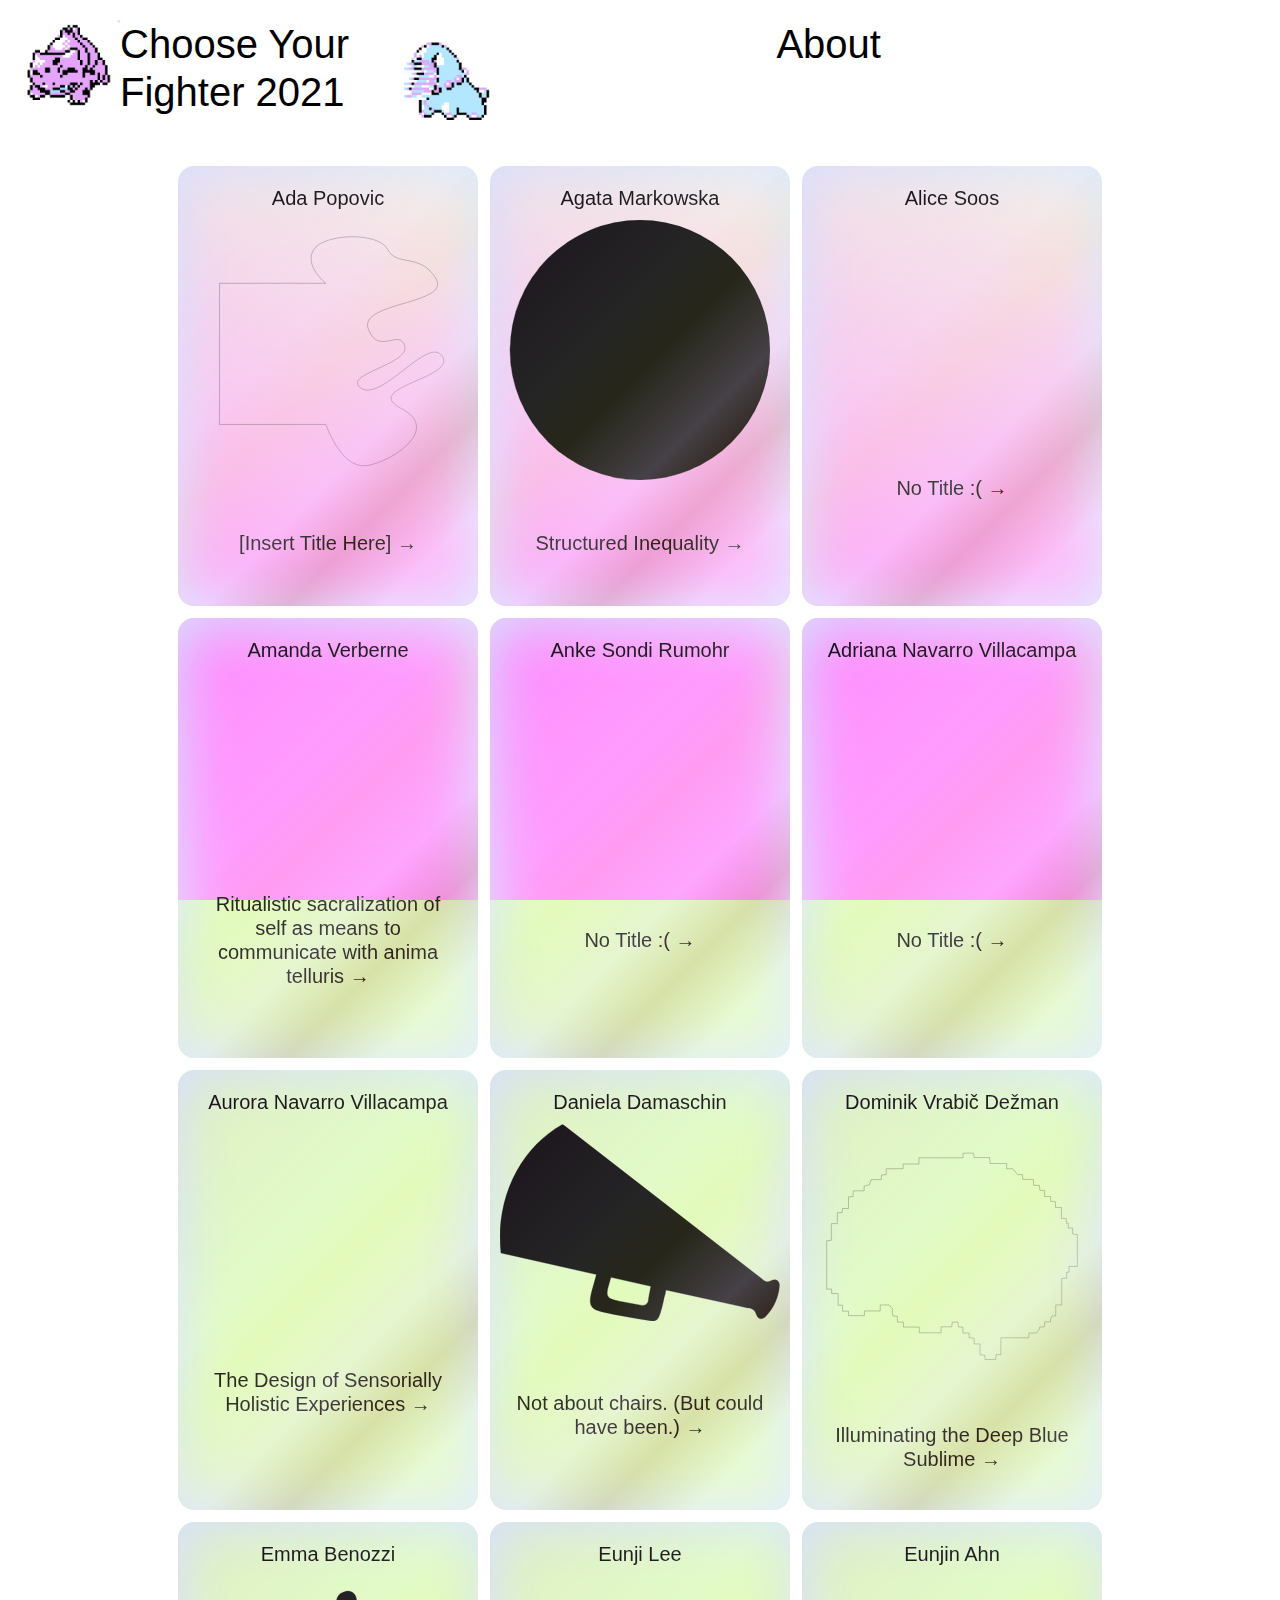
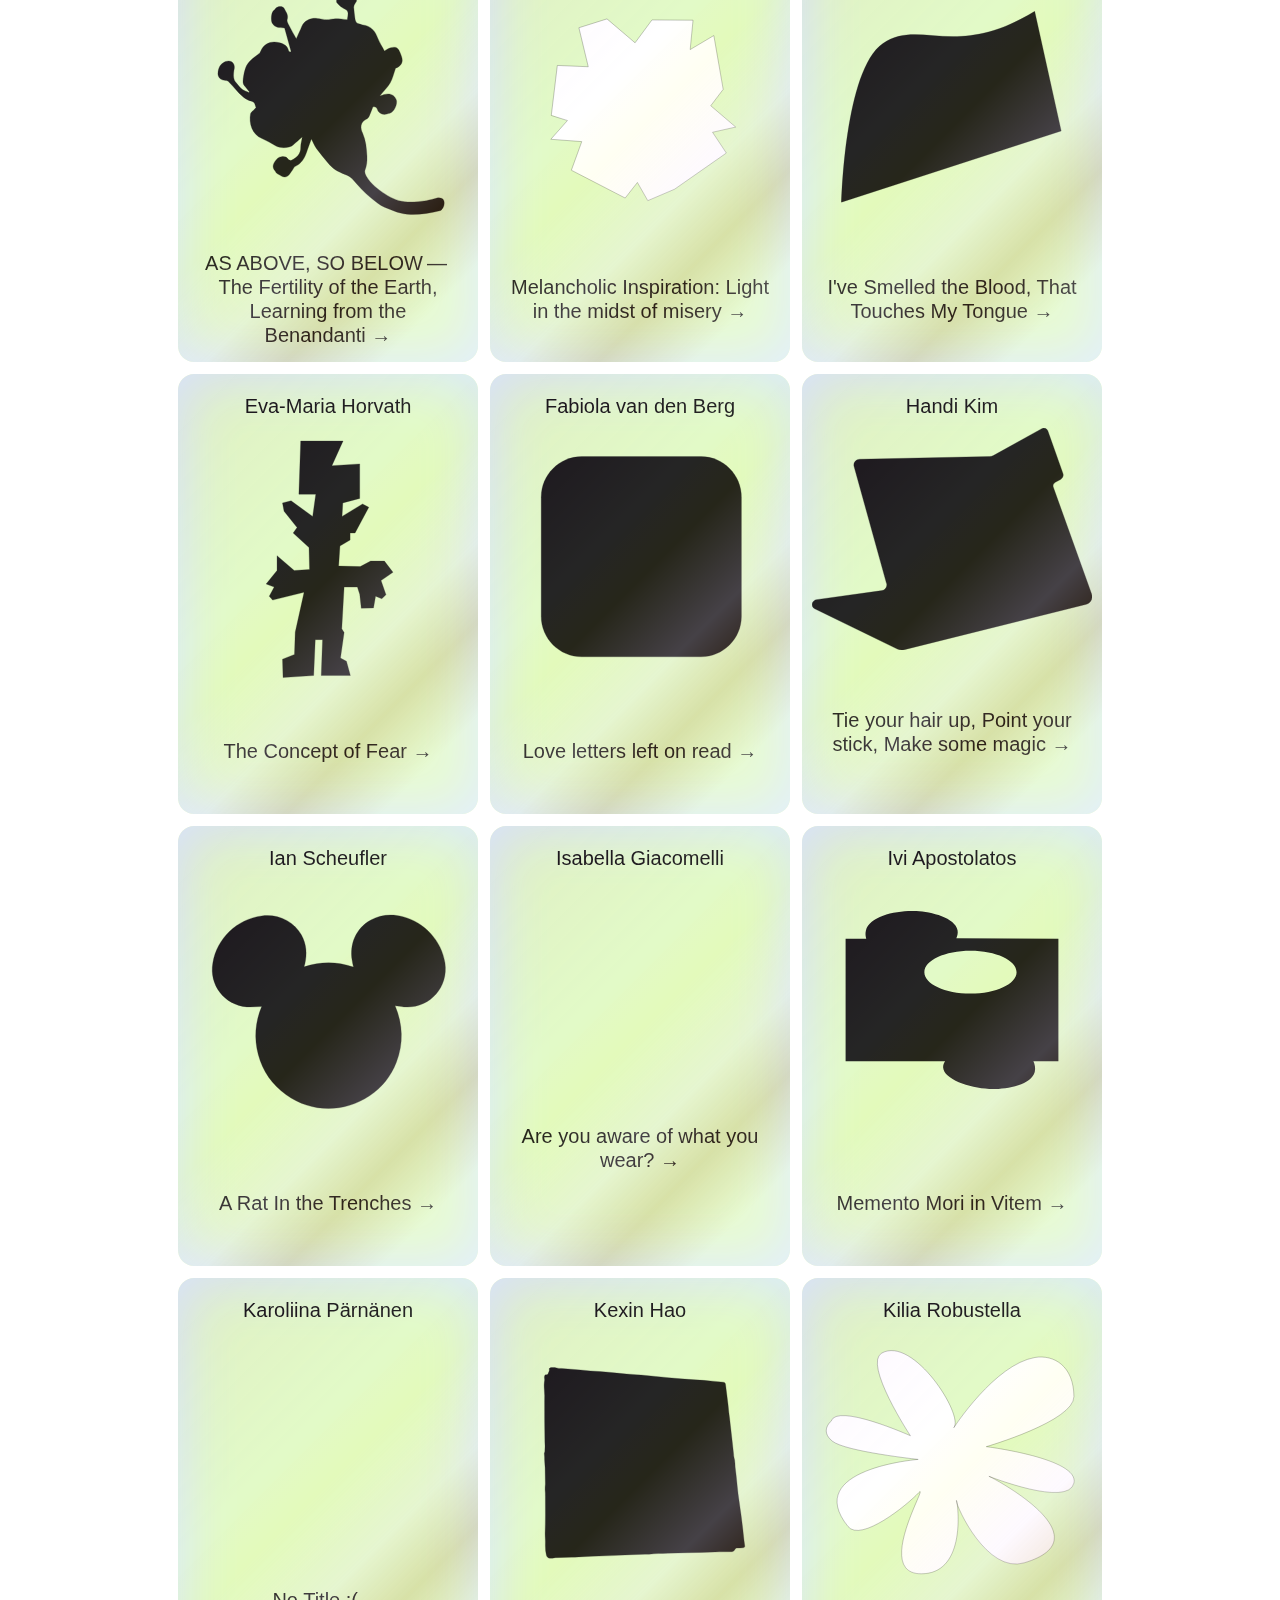
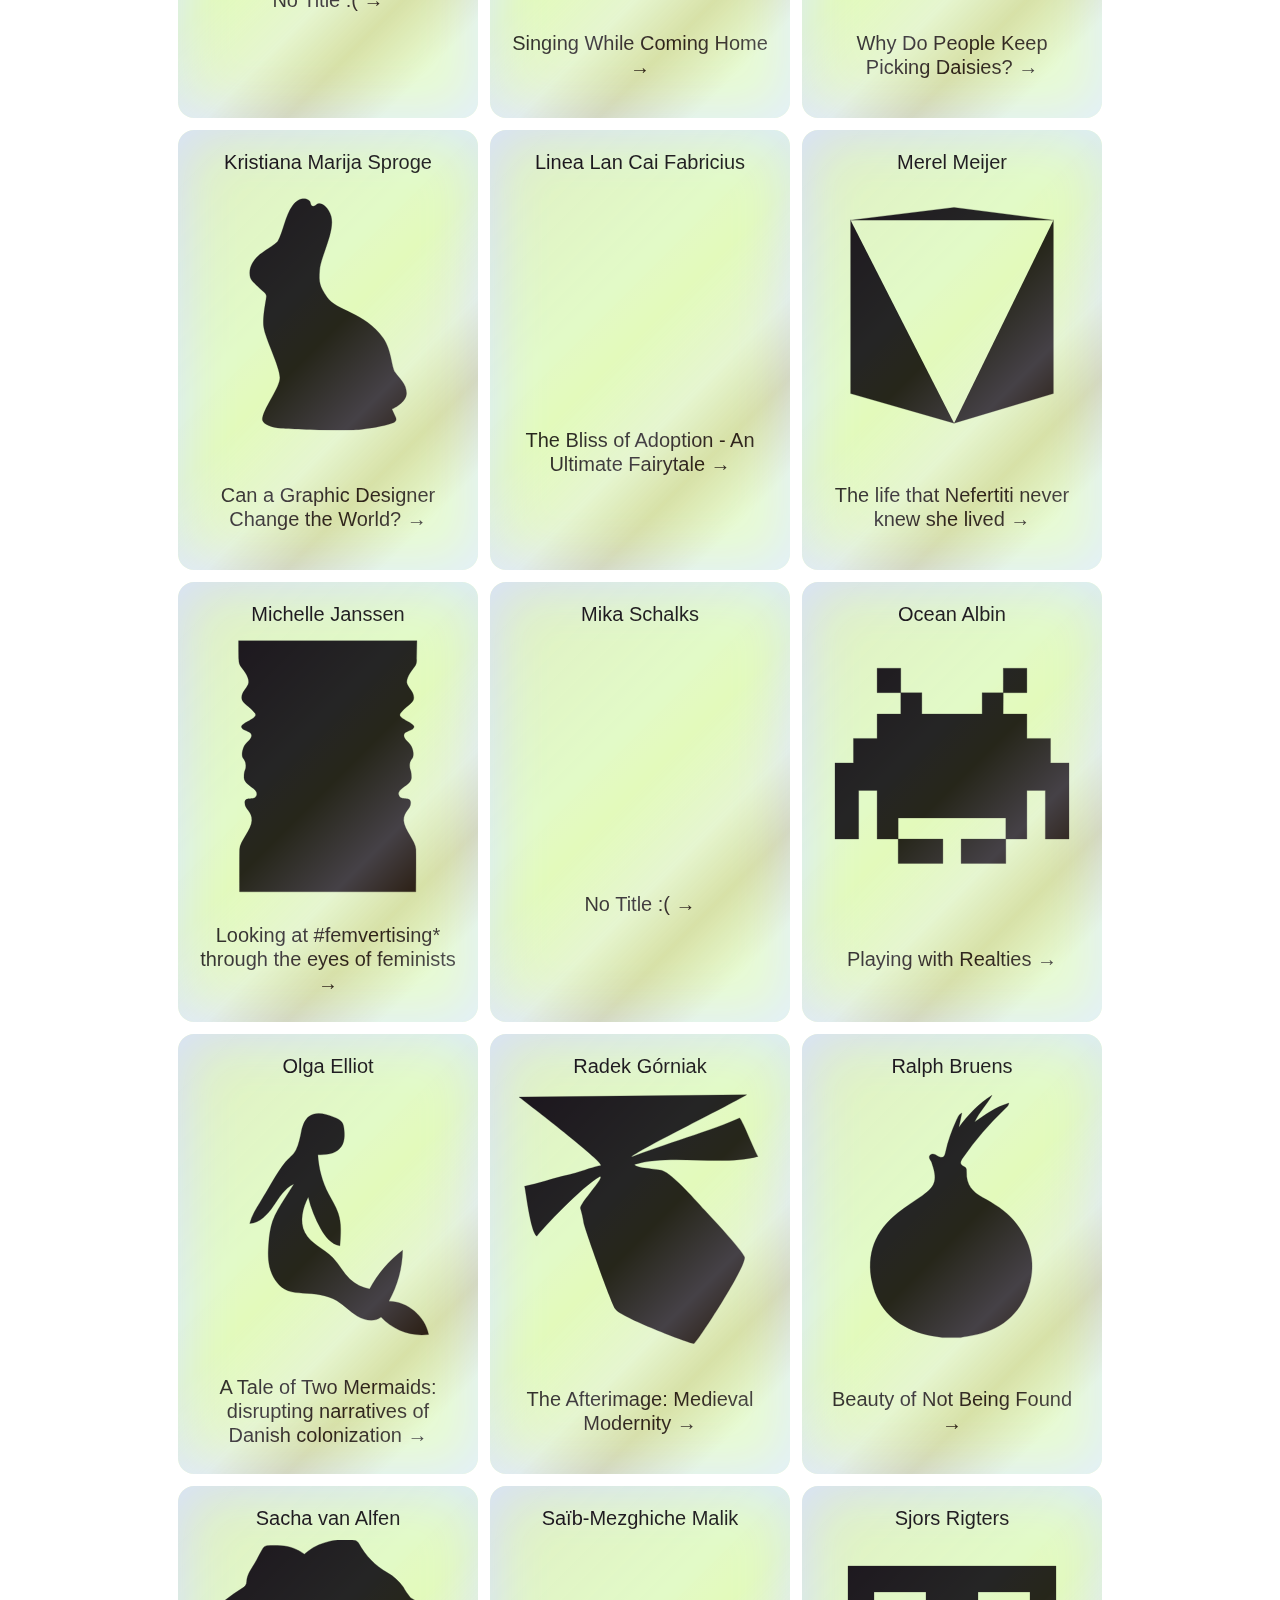
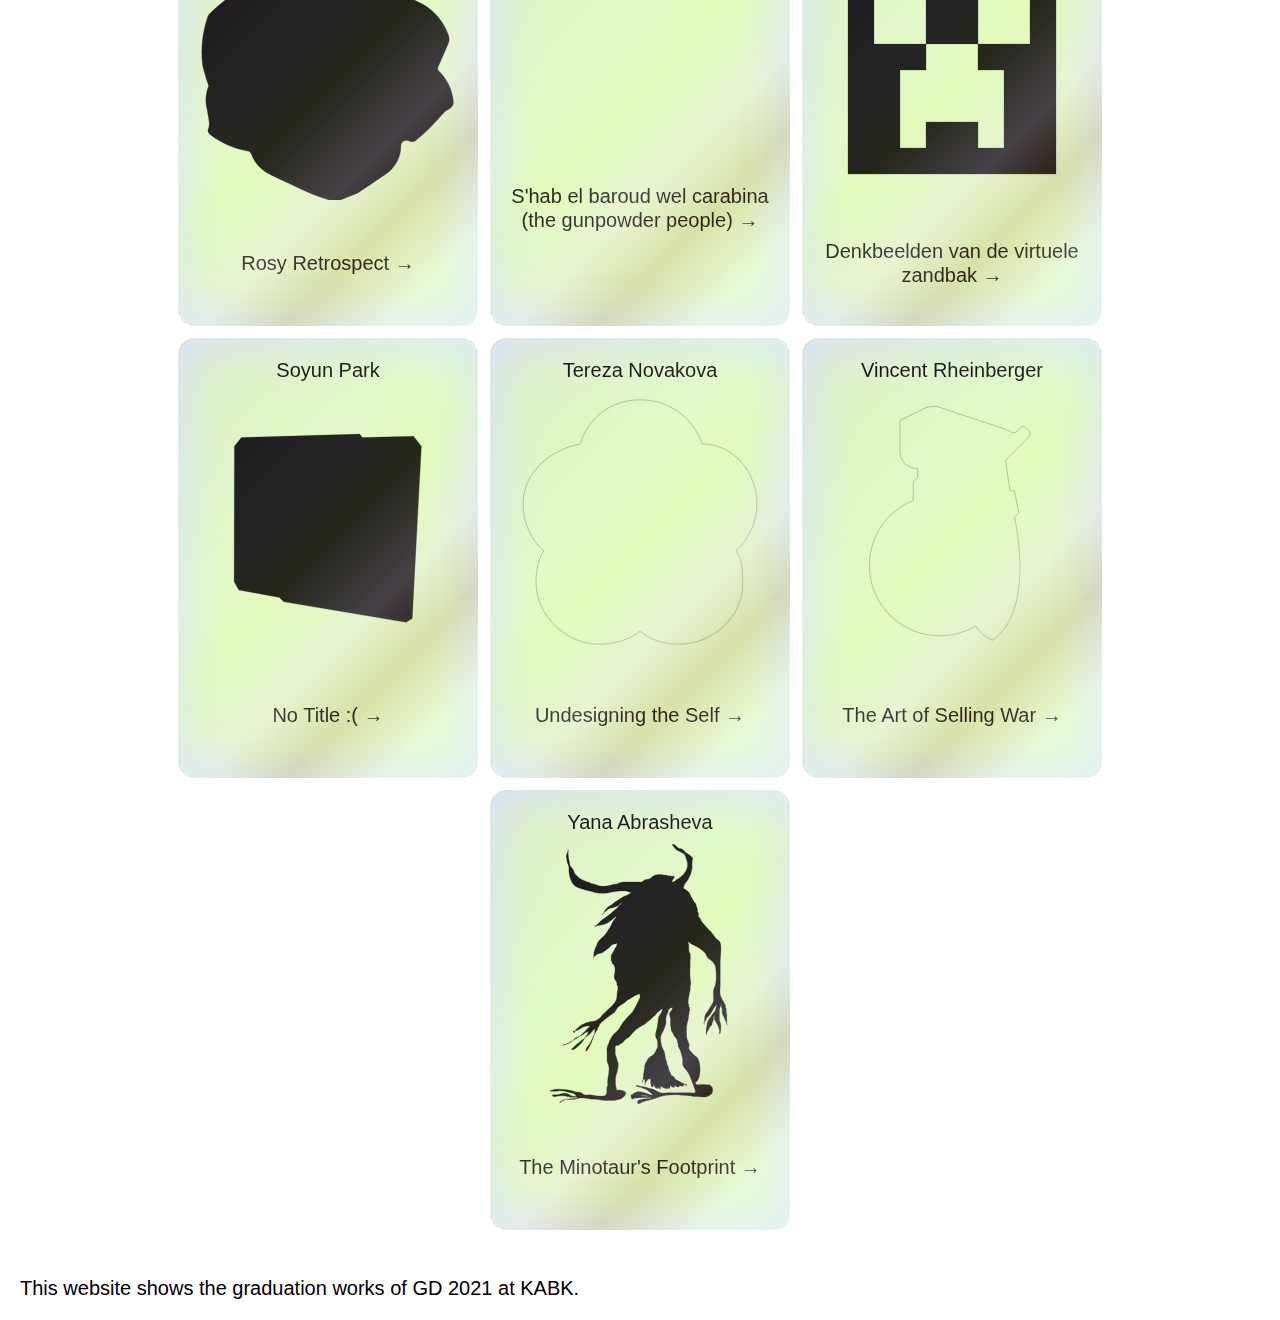
==== index.html @ f045e974 "updated structure mobile" ====
<!DOCTYPE html>
<!--[if lt IE 7]>      <html class="no-js lt-ie9 lt-ie8 lt-ie7"> <![endif]-->
<!--[if IE 7]>         <html class="no-js lt-ie9 lt-ie8"> <![endif]-->
<!--[if IE 8]>         <html class="no-js lt-ie9"> <![endif]-->
<!--[if gt IE 8]>      <html class="no-js"> <!--<![endif]-->
<html>

<head>
  <meta charset="utf-8">
  <meta http-equiv="X-UA-Compatible" content="IE=edge">
  <title></title>
  <meta name="description" content="">
  <meta name="viewport" content="width=device-width, initial-scale=1">
  <link rel="stylesheet" href="css/reset.css">
  <link rel="stylesheet" href="css/style.css">
  <script type="text/javascript" src="js/theses-final.json" async defer></script>
  <script src="js/main.js" async defer></script>
</head>

<body>
  <nav>
    <a href="index.html">
      <div class="titlecontainer">
        <img src="images/bulbasaur.gif" />
        <h1>Choose Your Fighter 2021</h1>
        <img src="images/chitorita.gif" />

      </div>

    </a>
    <a href="about.html" class="link-about">
      <p>About</p>
    </a>
  </nav>
  <div class="grid-container">
  </div>
  <footer>
    <p>This website shows the graduation works of GD 2021 at KABK.</p>
  </footer>
  <!--[if lt IE 7]>
      <p class="browsehappy">You are using an <strong>outdated</strong> browser. Please <a href="#">upgrade your browser</a> to improve your experience.</p>
    <![endif]-->

</body>

</html>
---- css/style.css ----
/*
TODO::

- on mobile, scroll left-right

*/

:root {
  --card-height: 22rem;
  --card-width: 15rem;
}

* {
  box-sizing: border-box;
}

.person-shape svg {
  fill: yellow;
}

html {
  font-family: "Helvetica";
  font-size: 20px;
  height: 100%;
  line-height: 1.2;
}

body {
  padding: 1em;
}

nav {
  width: 100%;
  display: flex;
  flex-wrap: wrap;
  justify-content: space-between;
}

nav a {
  text-decoration: none;
  font-size: 2rem;
  color: black;
  flex-basis: 39%;
}

.titlecontainer {
  font-size: 2rem;
  padding-bottom: 2rem;
  display: flex;
}
.titlecontainer > img {
  display: block;
}

.titlecontainer > img {
  height: 5rem;
}

.grid-container {
  display: flex;
  flex-wrap: wrap;
  list-style: none;
  align-items: center;
  justify-content: center;
  margin: 0;
  padding: 0;
  margin-bottom: 2rem;
  height: 100%;
}

.container-card {
  perspective: 600px;
  width: var(--card-width);
  height: var(--card-height);
  margin: 0.3rem;
}

.card {
  /* Perspective options */
  transition: transform 1s;
  transform-style: preserve-3d;

  position: relative;

  width: 100%;
  height: 100%;
}

.card.is-flipped {
  transform: rotateY(180deg);
}

/* making a semi-transparent shade on top of the card */
.card-shade {
  z-index: 5;
  position: absolute;
  opacity: 0.5;
  width: var(--card-width);
  height: var(--card-height);
  background: rgb(255, 255, 255);
  background: linear-gradient(
    315deg,
    rgba(255, 255, 255, 0.6082808123249299) 13%,
    rgba(195, 142, 93, 0.4598214285714286) 26%,
    rgba(250, 235, 255, 0.5550595238095238) 37%,
    rgba(255, 253, 173, 0.3029586834733894) 52%,
    rgba(255, 255, 255, 0.2945553221288515) 62%,
    rgba(235, 172, 255, 0.22452731092436973) 93%
  );
  pointer-events: none;
}

.card-shade,
.card-front,
.card-back {
  border-radius: 0.8rem;
}

.card-front,
.card-back {
  padding: 0.5rem;
  display: block;
  position: absolute;
  height: 100%;
  width: 100%;
  -webkit-backface-visibility: hidden;
  backface-visibility: hidden;

  background: linear-gradient(to bottom, #f0ffde 8%, #ff8bfe 75%);
  background-color: #defabe;
  background-attachment: fixed;
  box-shadow: inset 0px 0px 6vh 0.5vh #d5e5ff;
}

.card-front {
  display: flex;
  flex-direction: column;
}

.card-front__middle {
  width: 100%;
  height: 13em;
}

.card-front a {
  height: 100%;
  margin-top: 0.5rem;
  display: flex;
  align-items: center;
  justify-content: center;
  overflow: hidden;
}

.thesis-shape {
  width: 100%;
  height: 100%;
  object-fit: cover;
  pointer-events: none;
}

.card-back {
  overflow: scroll;
  transform: rotateY(180deg);
  transform-origin: center;
  padding: 1rem;
}

.card-front h2 {
  color: black;
  padding: 0.5rem;
  text-align: center;
}

.card-front h3 {
  padding: 0.5rem;
}

.card-front h3::after {
  content: " →";
}

.card a {
  color: black;
  text-decoration: none;
  text-align: center;
}

a:hover {
  text-decoration: underline;
}

@media screen and (max-width: 600px) {
  nav {
    flex-direction: column;
    text-align: center;
    margin-bottom: 2rem;
  }
  .titlecontainer {
    flex-direction: column;
    text-align: center;
    align-items: center;
  }

  .titlecontainer h1 {
    order: 1;
  }

  .titlecontainer img {
    order: 2;
  }
}
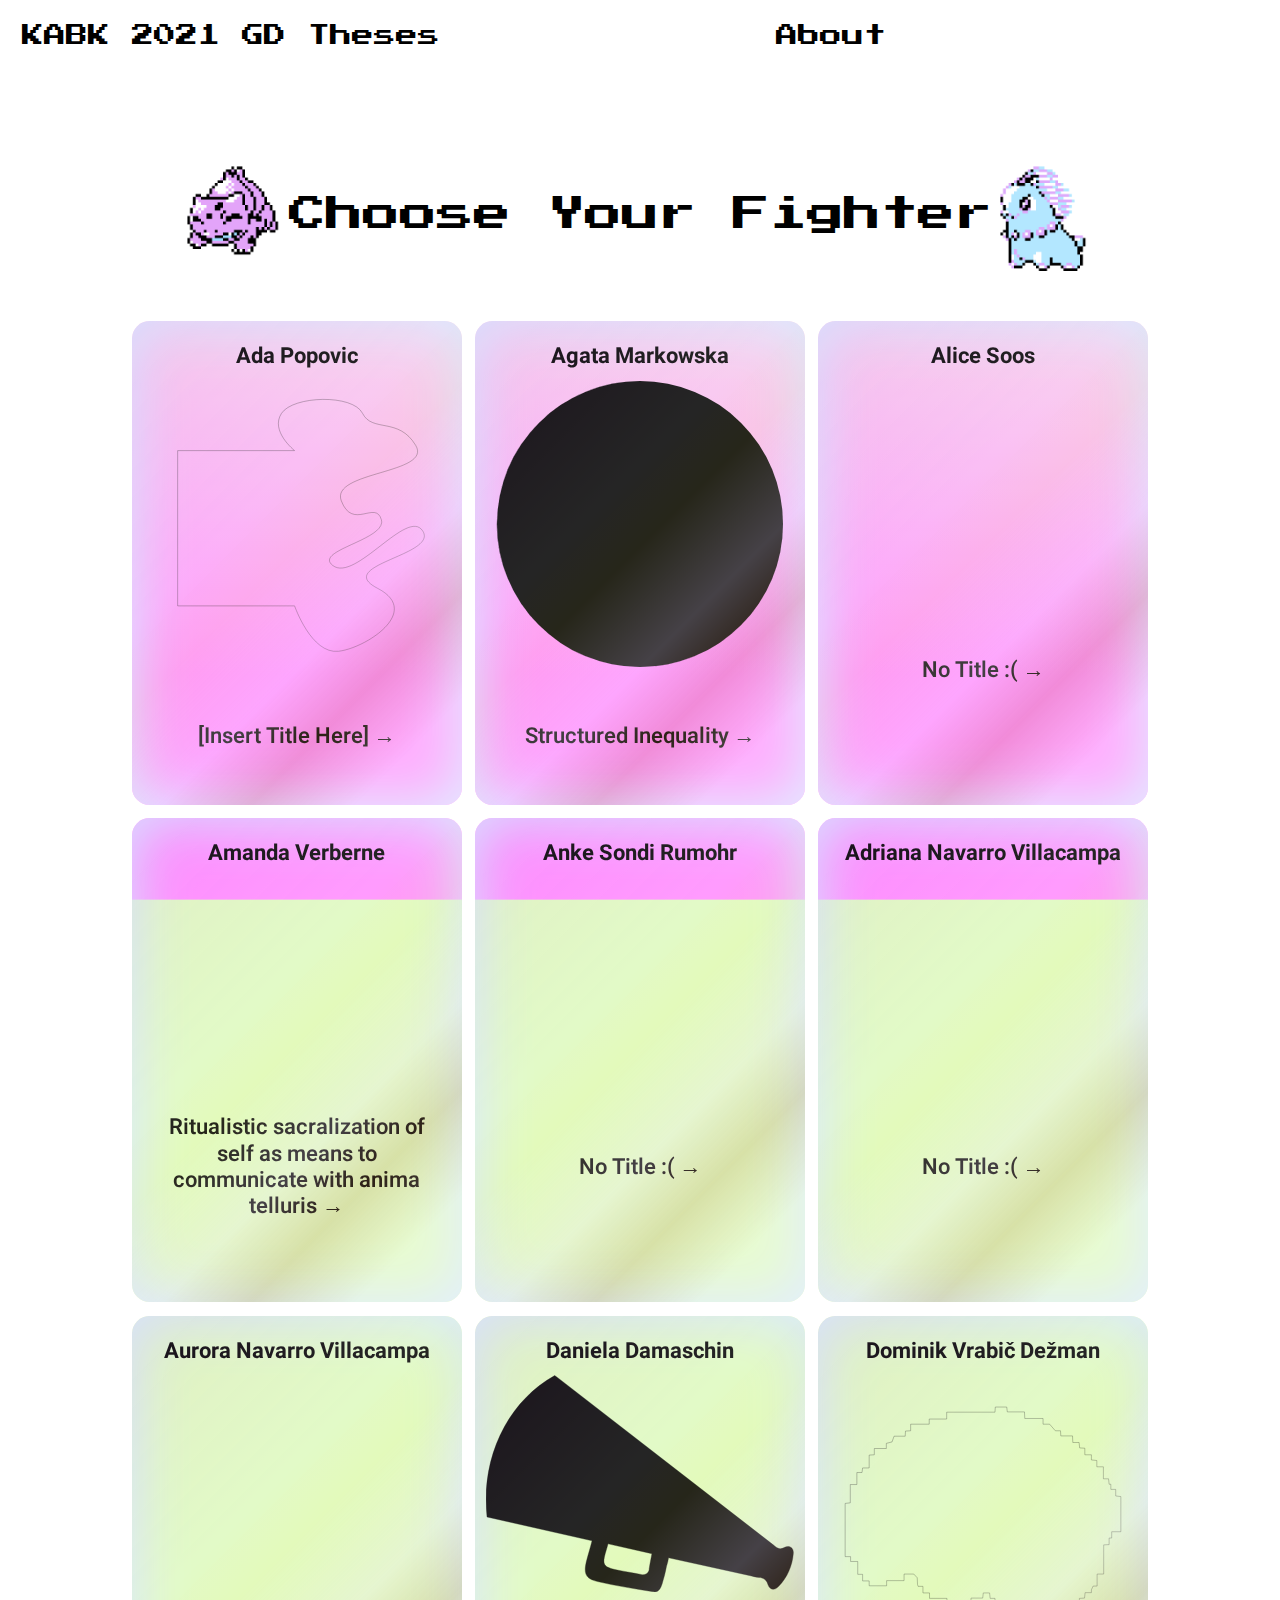
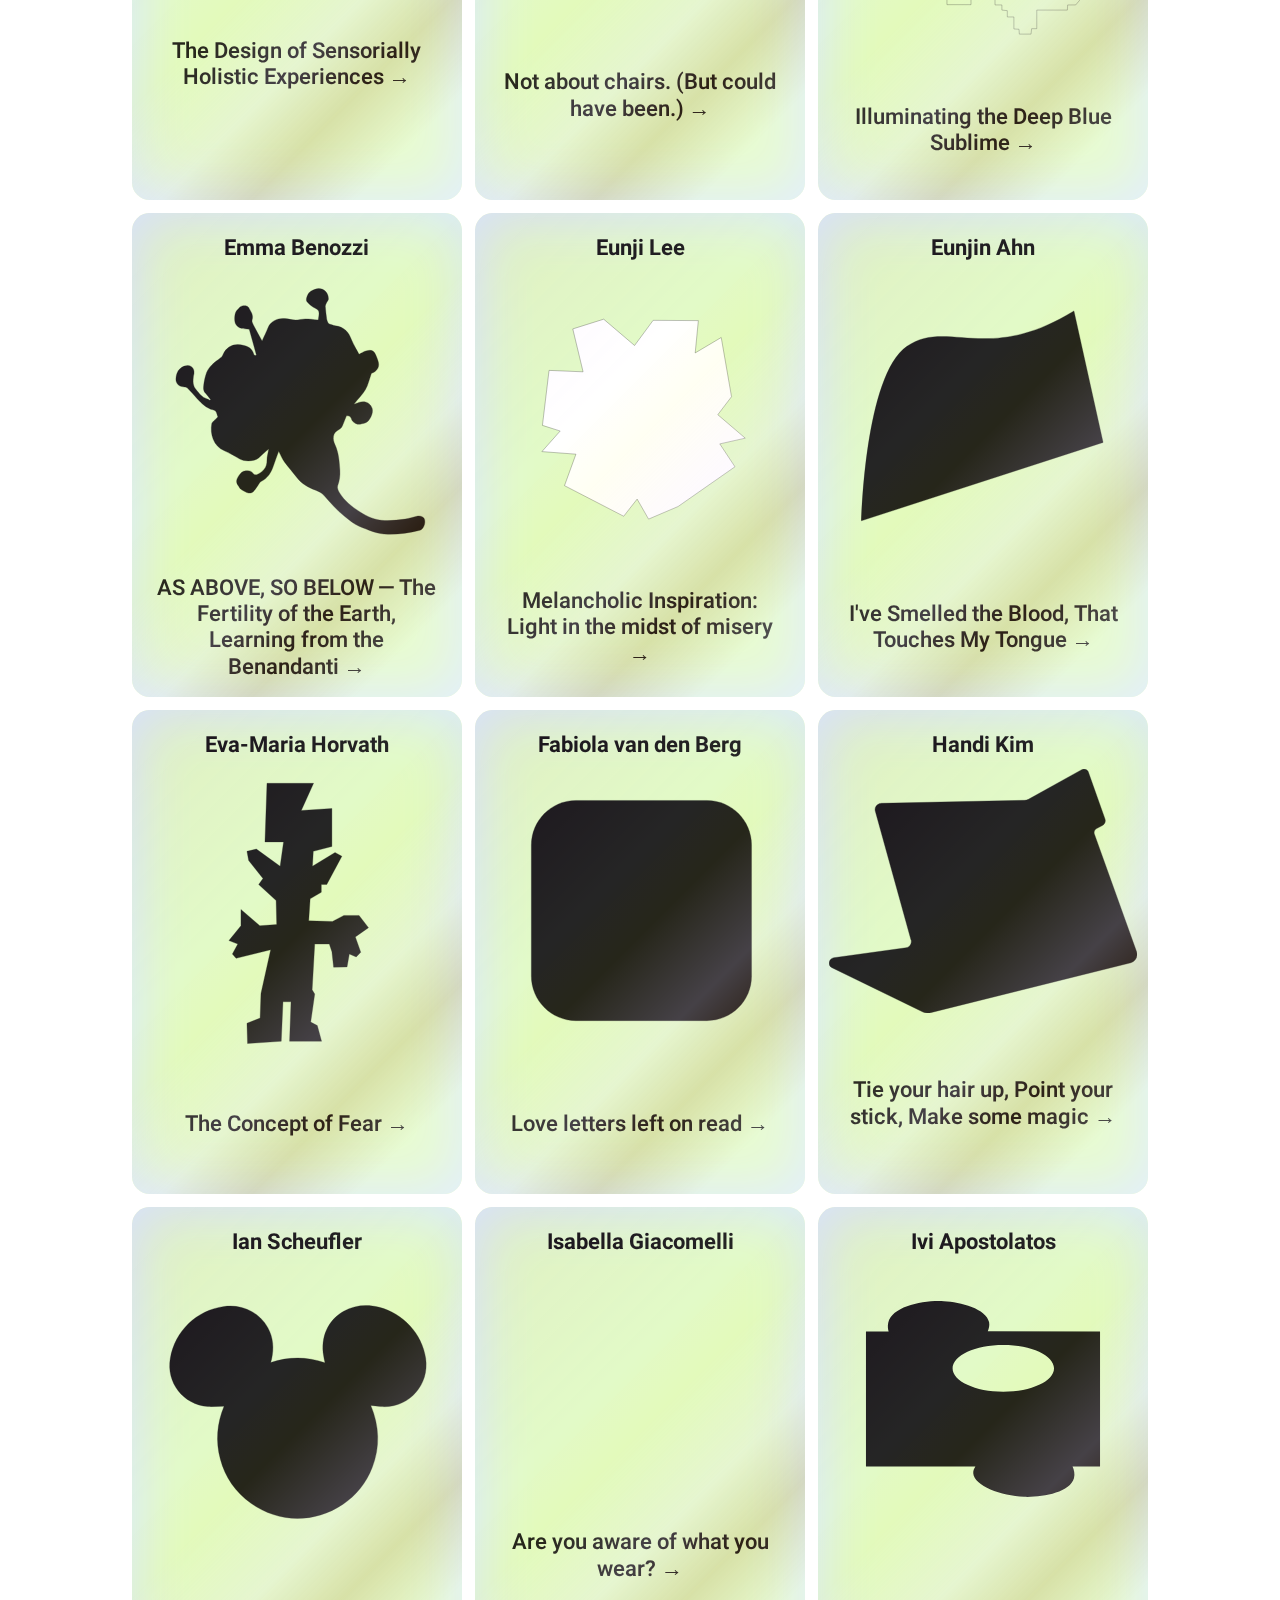
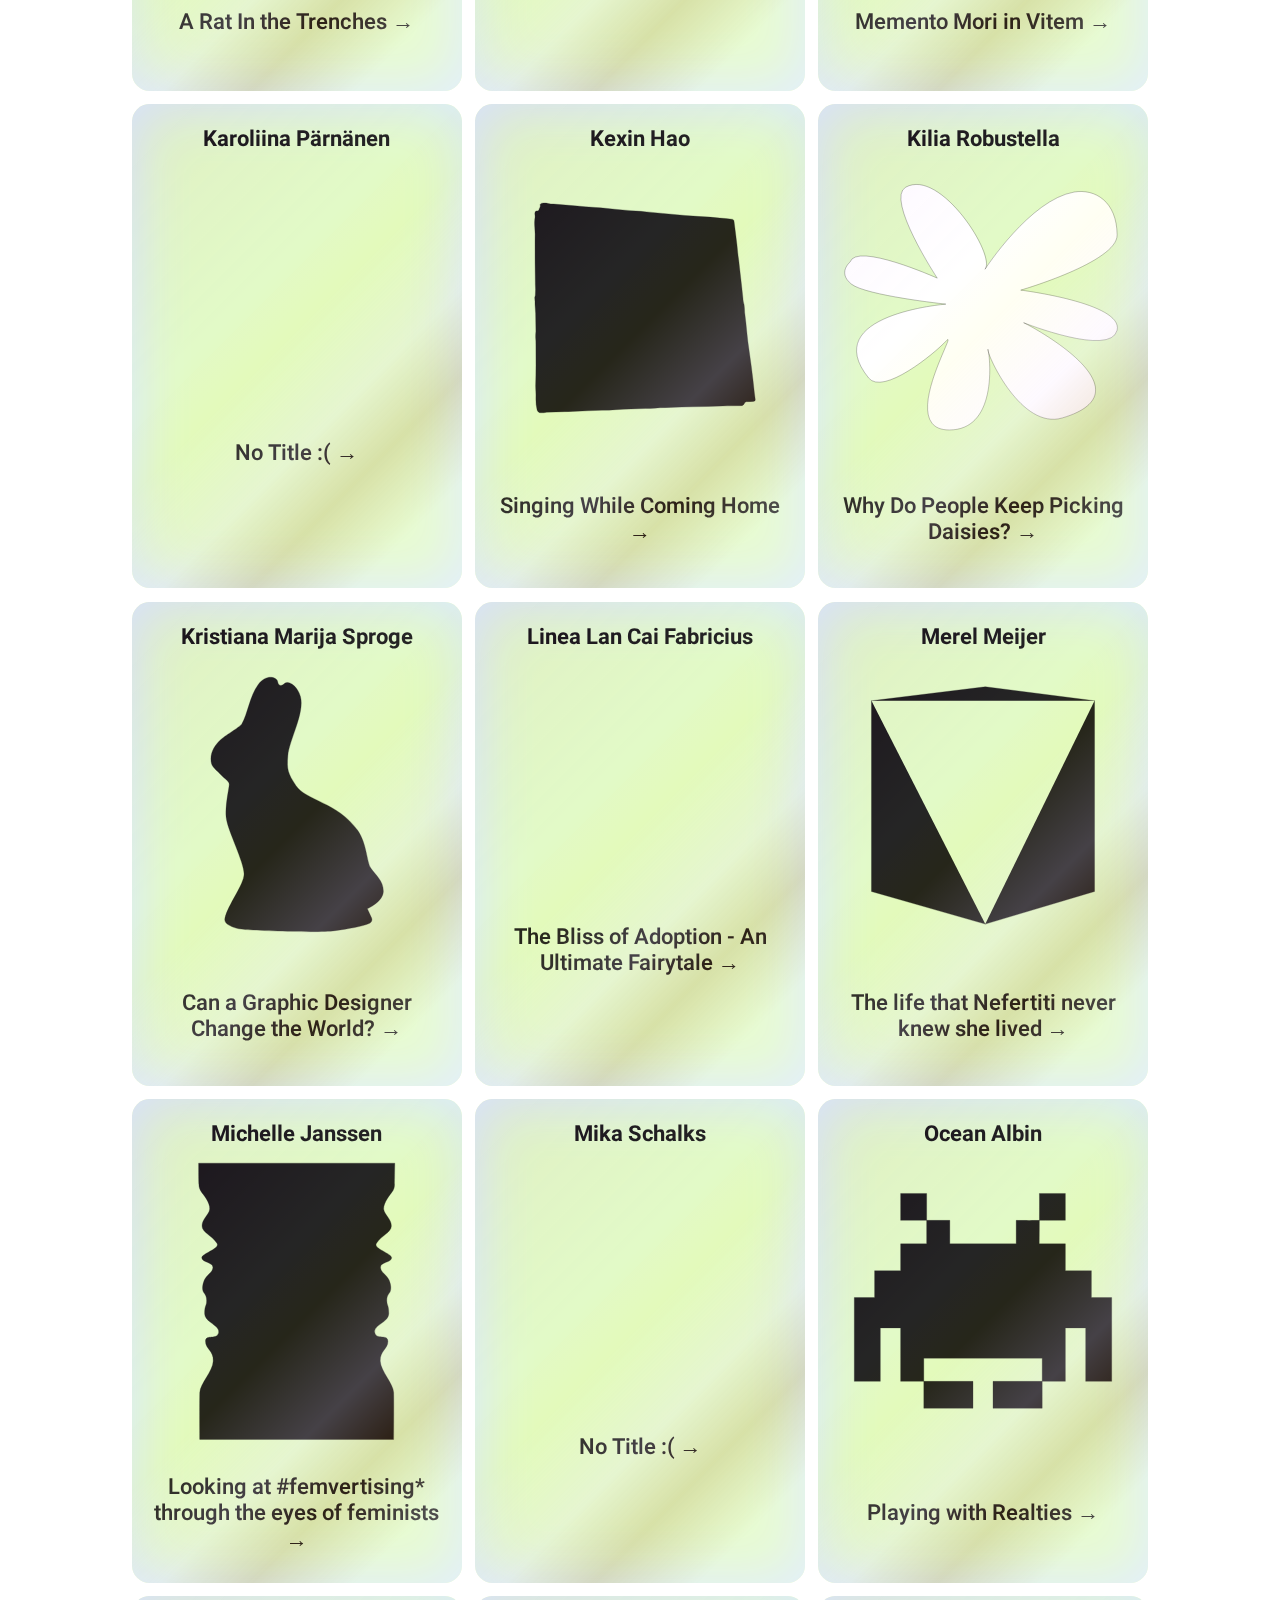
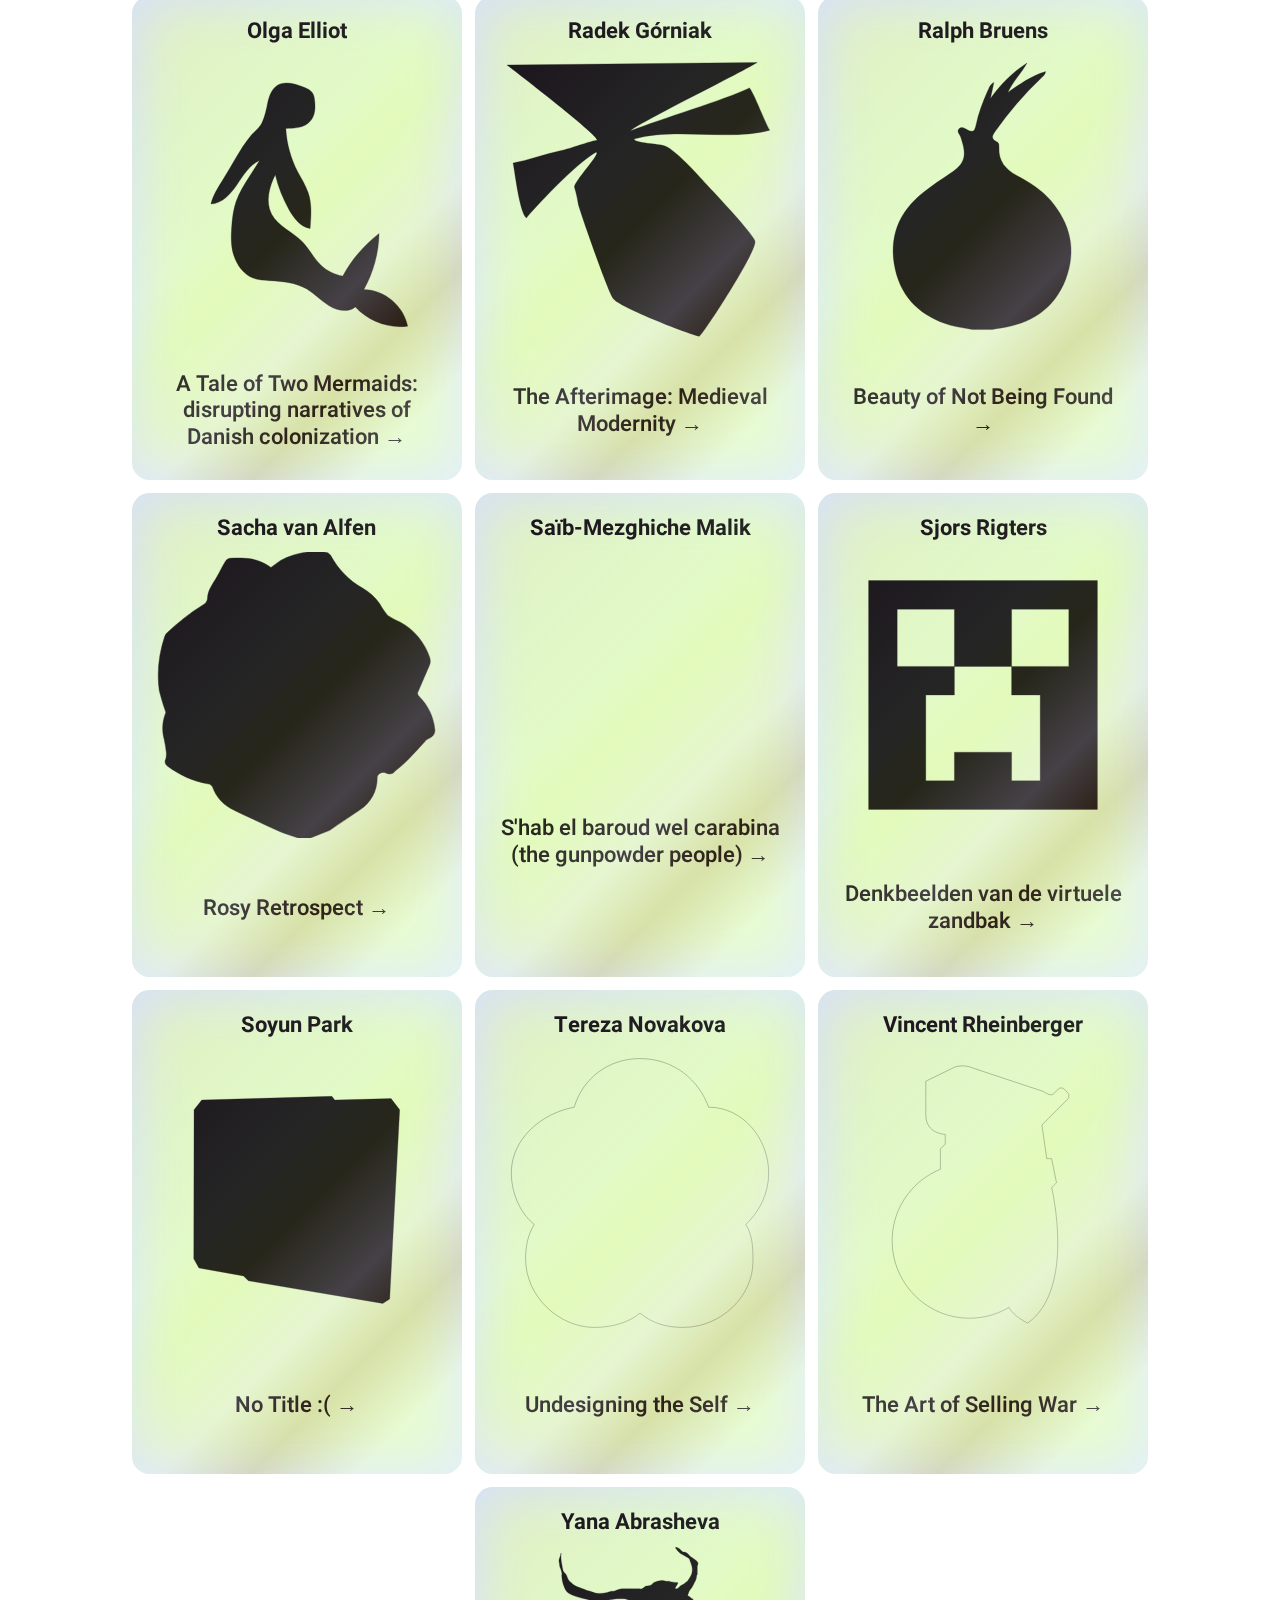
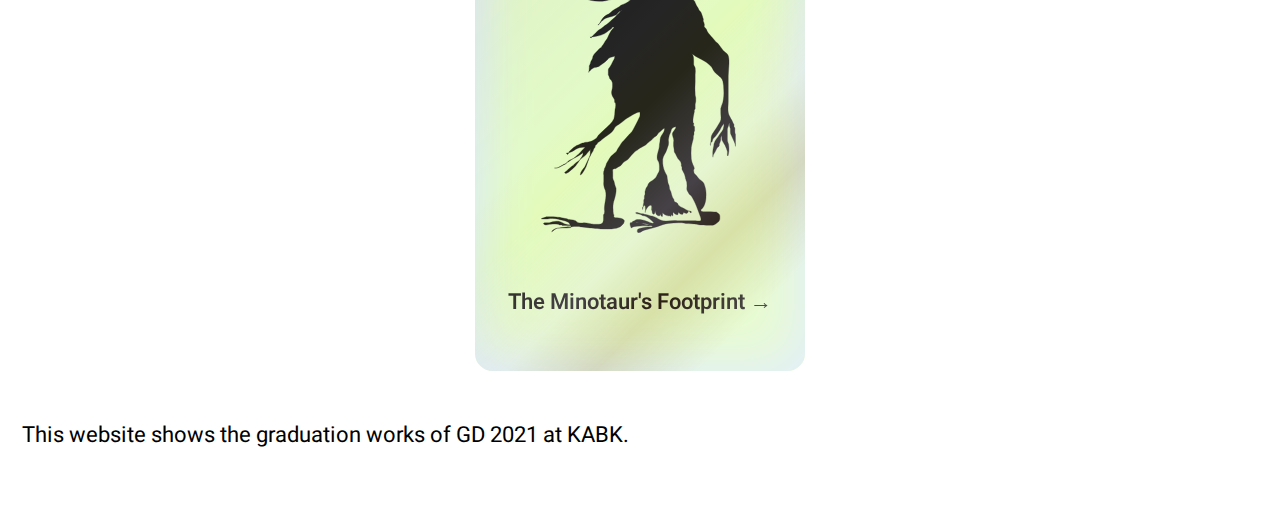
==== commit 10903332: "adjusted spacing" ====
--- a/index.html
+++ b/index.html
@@ -20,18 +20,20 @@
 <body>
   <nav>
     <a href="index.html">
-      <div class="titlecontainer">
-        <img src="images/bulbasaur.gif" />
-        <h1>Choose Your Fighter 2021</h1>
-        <img src="images/chitorita.gif" />
-
-      </div>
-
+      <p>KABK 2021 GD Theses</p>
     </a>
     <a href="about.html" class="link-about">
       <p>About</p>
     </a>
   </nav>
+  <header>
+    <div class="titlecontainer">
+      <img src="images/bulbasaur.gif" />
+      <h1>Choose Your Fighter</h1>
+      <img src="images/chitorita.gif" />
+
+    </div>
+  </header>
   <div class="grid-container">
   </div>
   <footer>
--- a/css/style.css
+++ b/css/style.css
@@ -4,6 +4,10 @@
 - on mobile, scroll left-right
 
 */
+
+@import url("https://fonts.googleapis.com/css2?family=Press+Start+2P&display=swap");
+
+@import url("https://fonts.googleapis.com/css2?family=Heebo:wght@400;700;900&display=swap");
 
 :root {
   --card-height: 22rem;
@@ -19,8 +23,9 @@
 }
 
 html {
-  font-family: "Helvetica";
-  font-size: 20px;
+  /* font-family: "Helvetica"; */
+  font-family: "Heebo", sans-serif;
+  font-size: 22px;
   height: 100%;
   line-height: 1.2;
 }
@@ -34,26 +39,46 @@
   display: flex;
   flex-wrap: wrap;
   justify-content: space-between;
+  margin-bottom: 5rem;
 }
 
 nav a {
   text-decoration: none;
-  font-size: 2rem;
   color: black;
   flex-basis: 39%;
+
+  font-family: "Press Start 2P", cursive;
+  line-height: 1.3em;
+}
+
+.titlecontainer h1 {
+  font-family: "Press Start 2P", cursive;
+  font-size: 2 rem;
+  line-height: 1.3em;
+  animation: blink 1s linear infinite;
+}
+
+header {
+  margin: auto;
 }
 
 .titlecontainer {
-  font-size: 2rem;
+  font-family: "Press Start 2P", cursive;
+  font-size: 1.7rem;
+  line-height: 1.3em;
   padding-bottom: 2rem;
   display: flex;
-}
+  align-items: center;
+  justify-content: center;
+  text-align: center;
+}
+
 .titlecontainer > img {
   display: block;
-}
-
-.titlecontainer > img {
   height: 5rem;
+}
+
+.link-about {
 }
 
 .grid-container {
@@ -88,6 +113,10 @@
 
 .card.is-flipped {
   transform: rotateY(180deg);
+}
+
+.is-flipped .card-shade {
+  display: none;
 }
 
 /* making a semi-transparent shade on top of the card */
@@ -166,12 +195,15 @@
 }
 
 .card-front h2 {
+  font-weight: 700;
   color: black;
   padding: 0.5rem;
   text-align: center;
 }
 
 .card-front h3 {
+  font-weight: 600;
+
   padding: 0.5rem;
 }
 
@@ -189,12 +221,32 @@
   text-decoration: underline;
 }
 
+article {
+  max-width: 50ch;
+  line-height: 1.5;
+}
+
+footer {
+  margin-bottom: 2rem;
+}
+
+@keyframes blink {
+  50% {
+    opacity: 0;
+  }
+}
+
 @media screen and (max-width: 600px) {
   nav {
     flex-direction: column;
     text-align: center;
-    margin-bottom: 2rem;
-  }
+    margin-bottom: 1rem;
+  }
+
+  nav p:nth-child(1) {
+    margin-bottom: 1rem;
+  }
+
   .titlecontainer {
     flex-direction: column;
     text-align: center;
@@ -202,10 +254,15 @@
   }
 
   .titlecontainer h1 {
+    margin: 1rem 0;
+    order: 2;
+  }
+
+  .titlecontainer img:nth-child(1) {
     order: 1;
   }
 
-  .titlecontainer img {
-    order: 2;
-  }
-}
+  .titlecontainer img:nth-child(3) {
+    order: 3;
+  }
+}
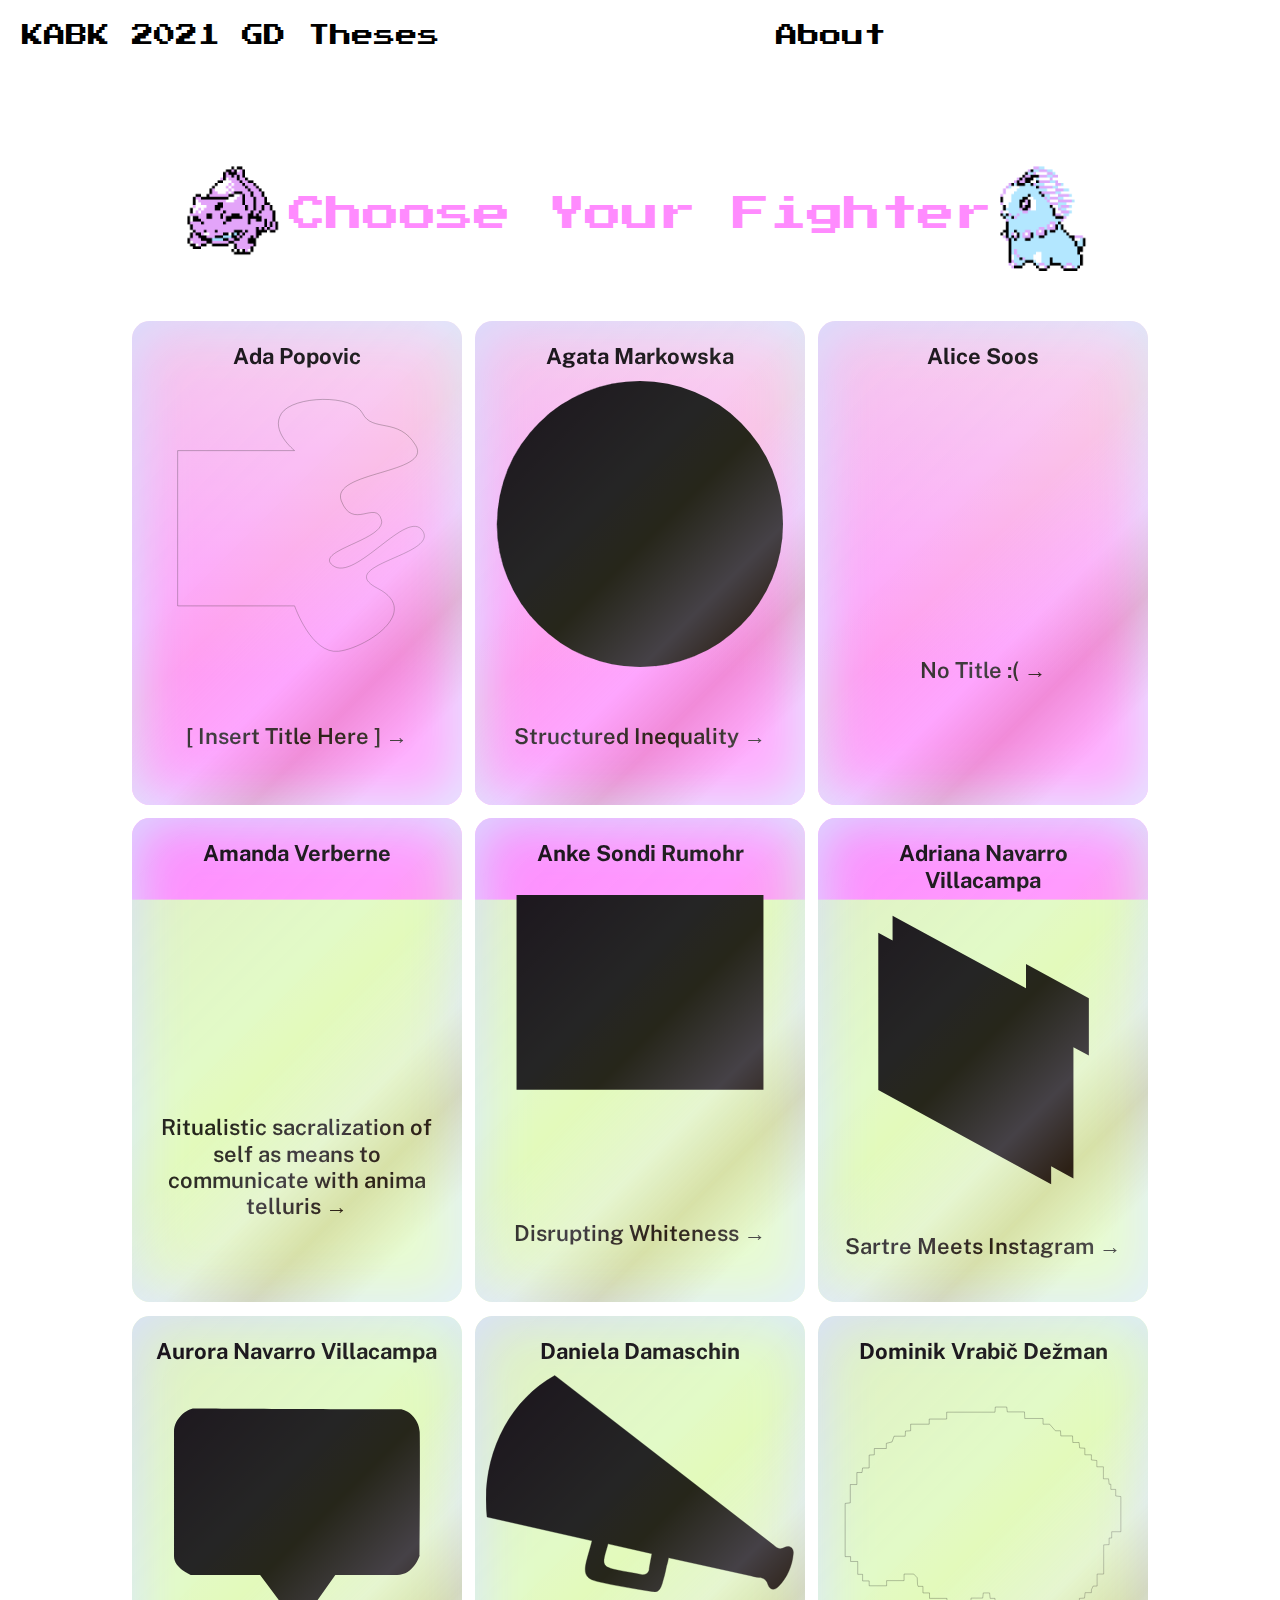
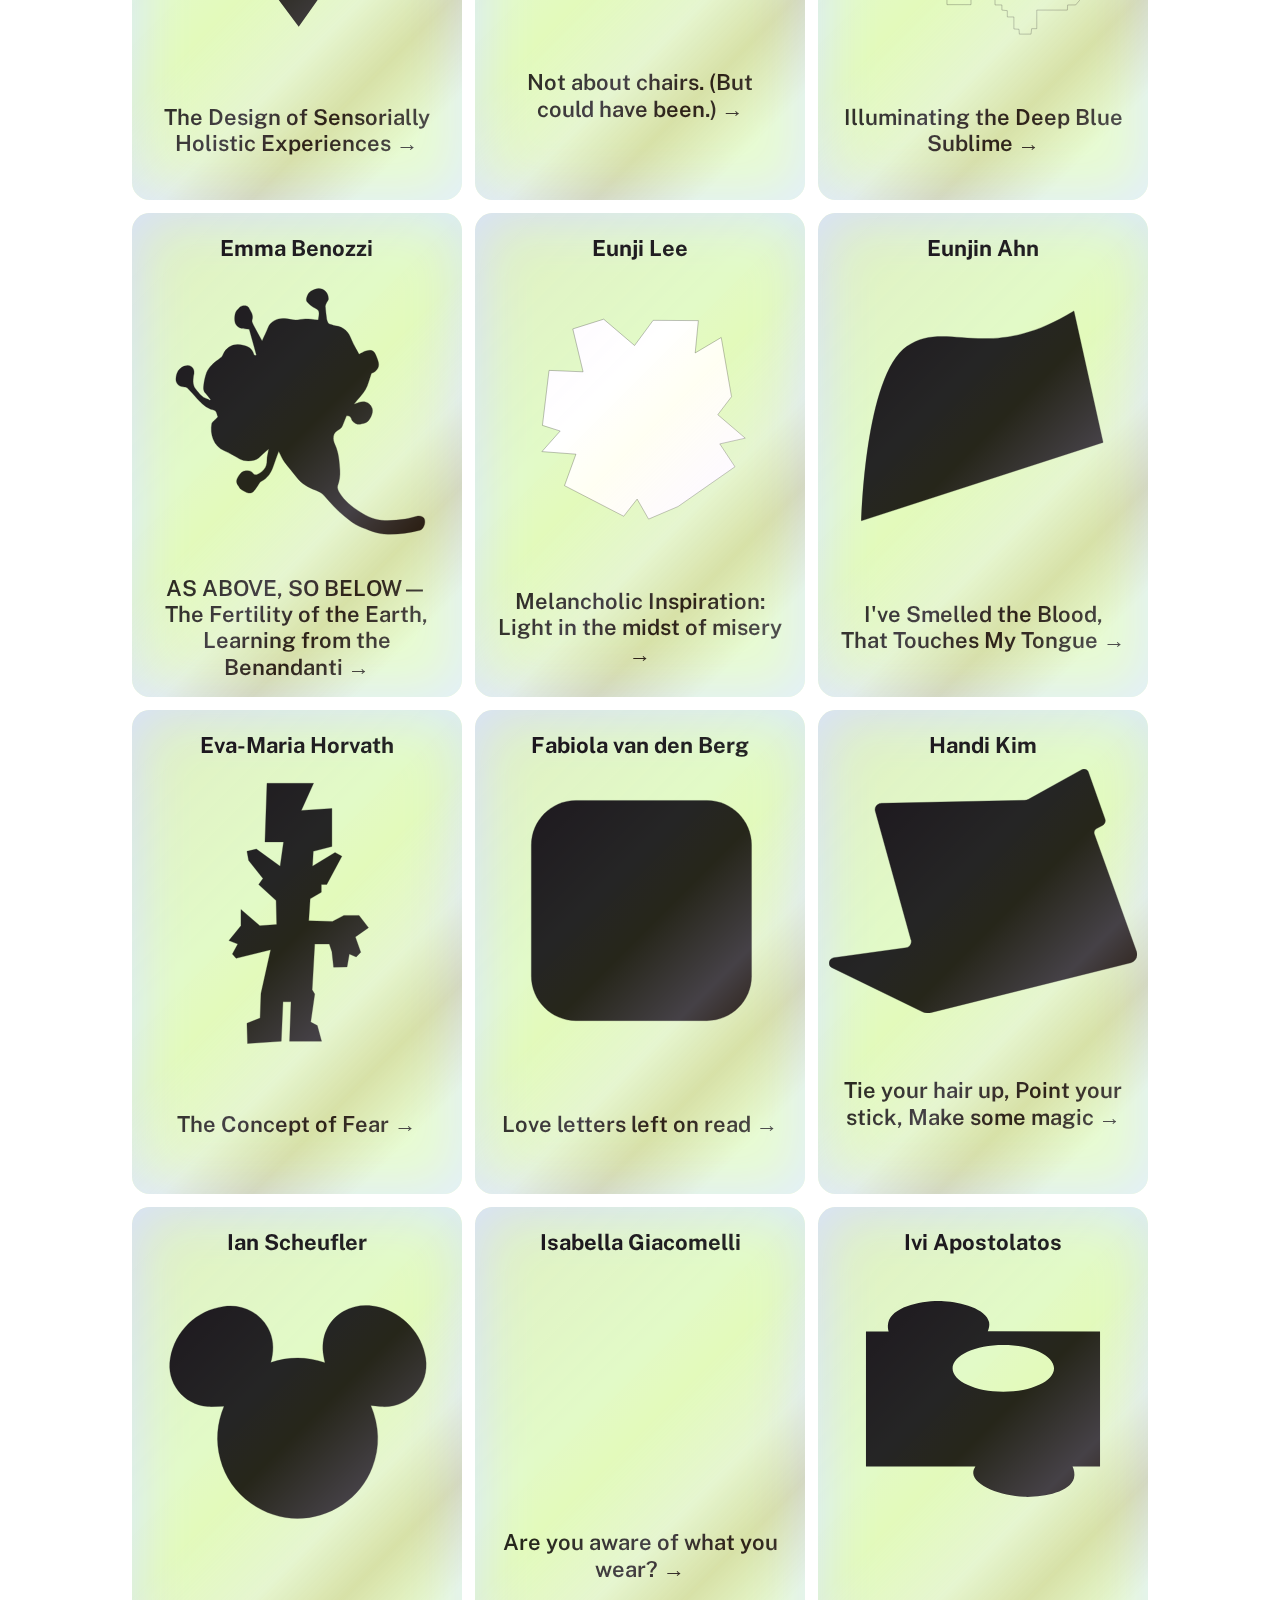
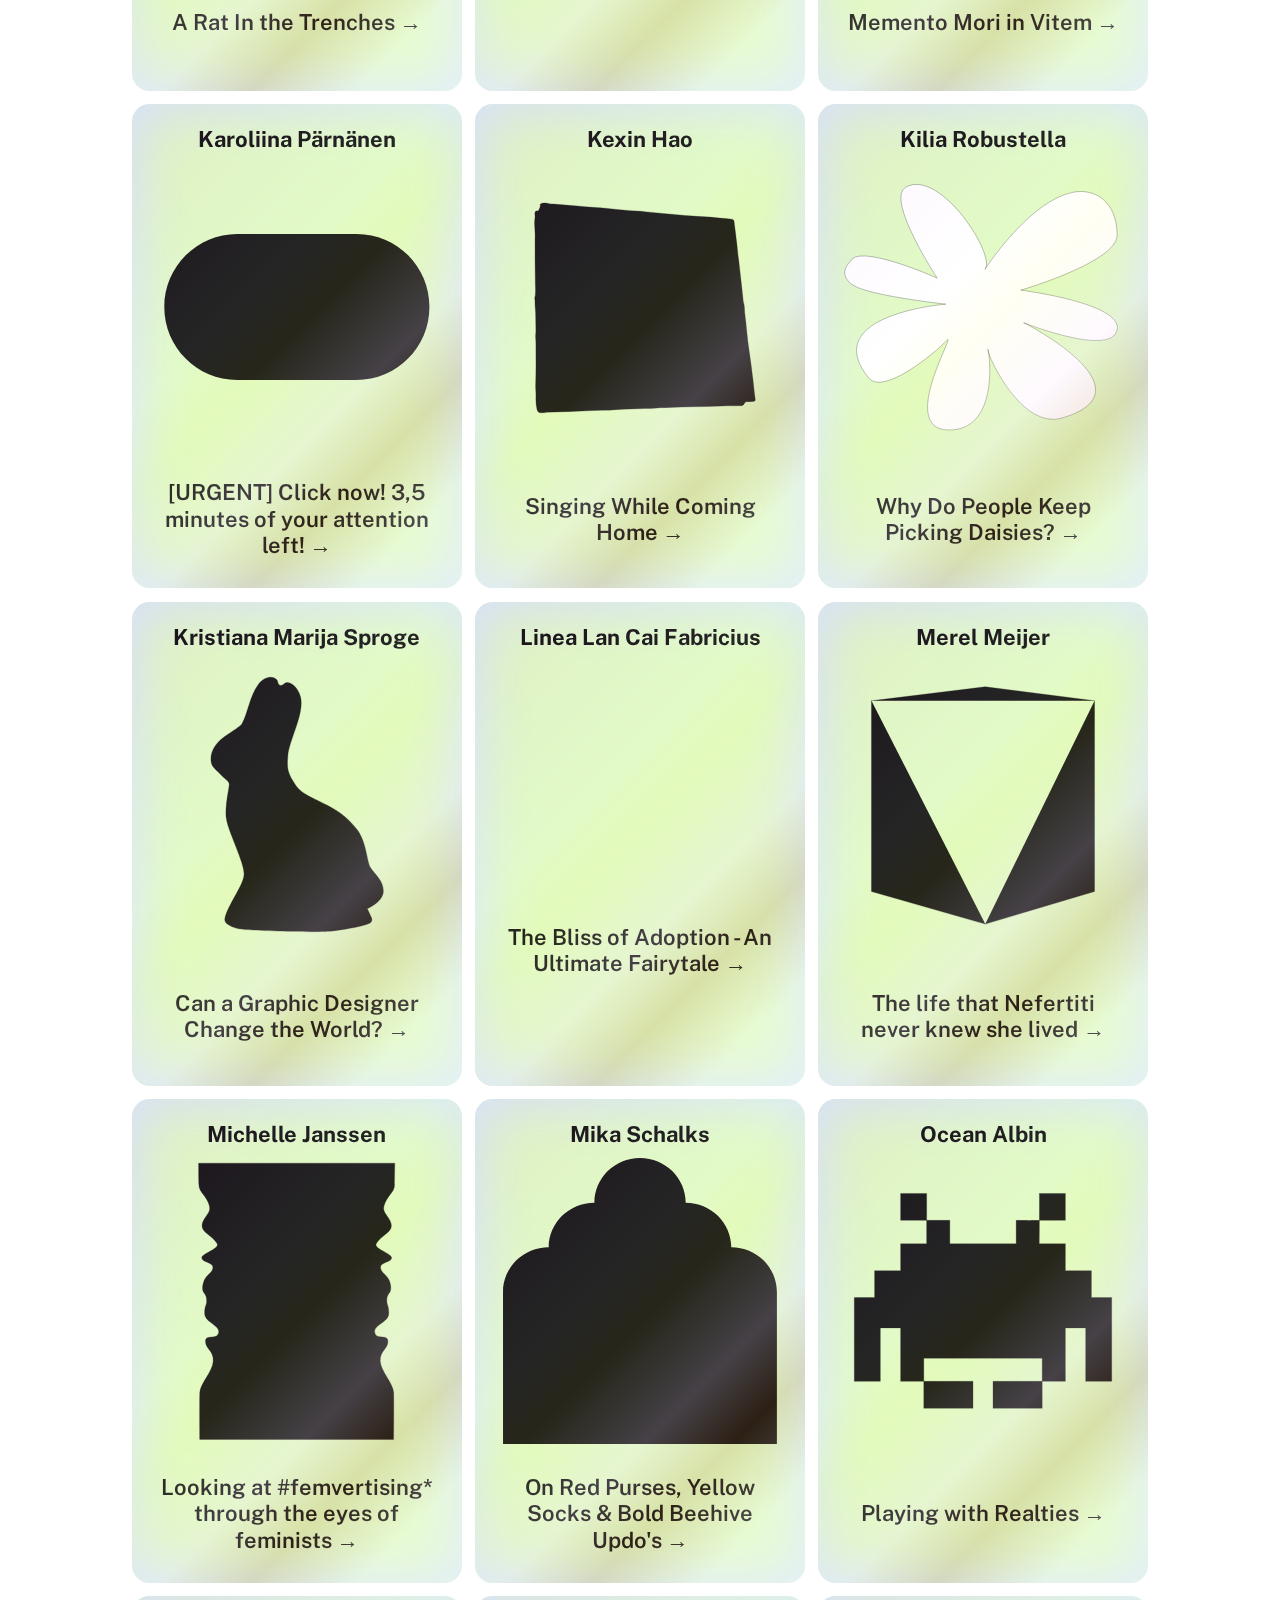
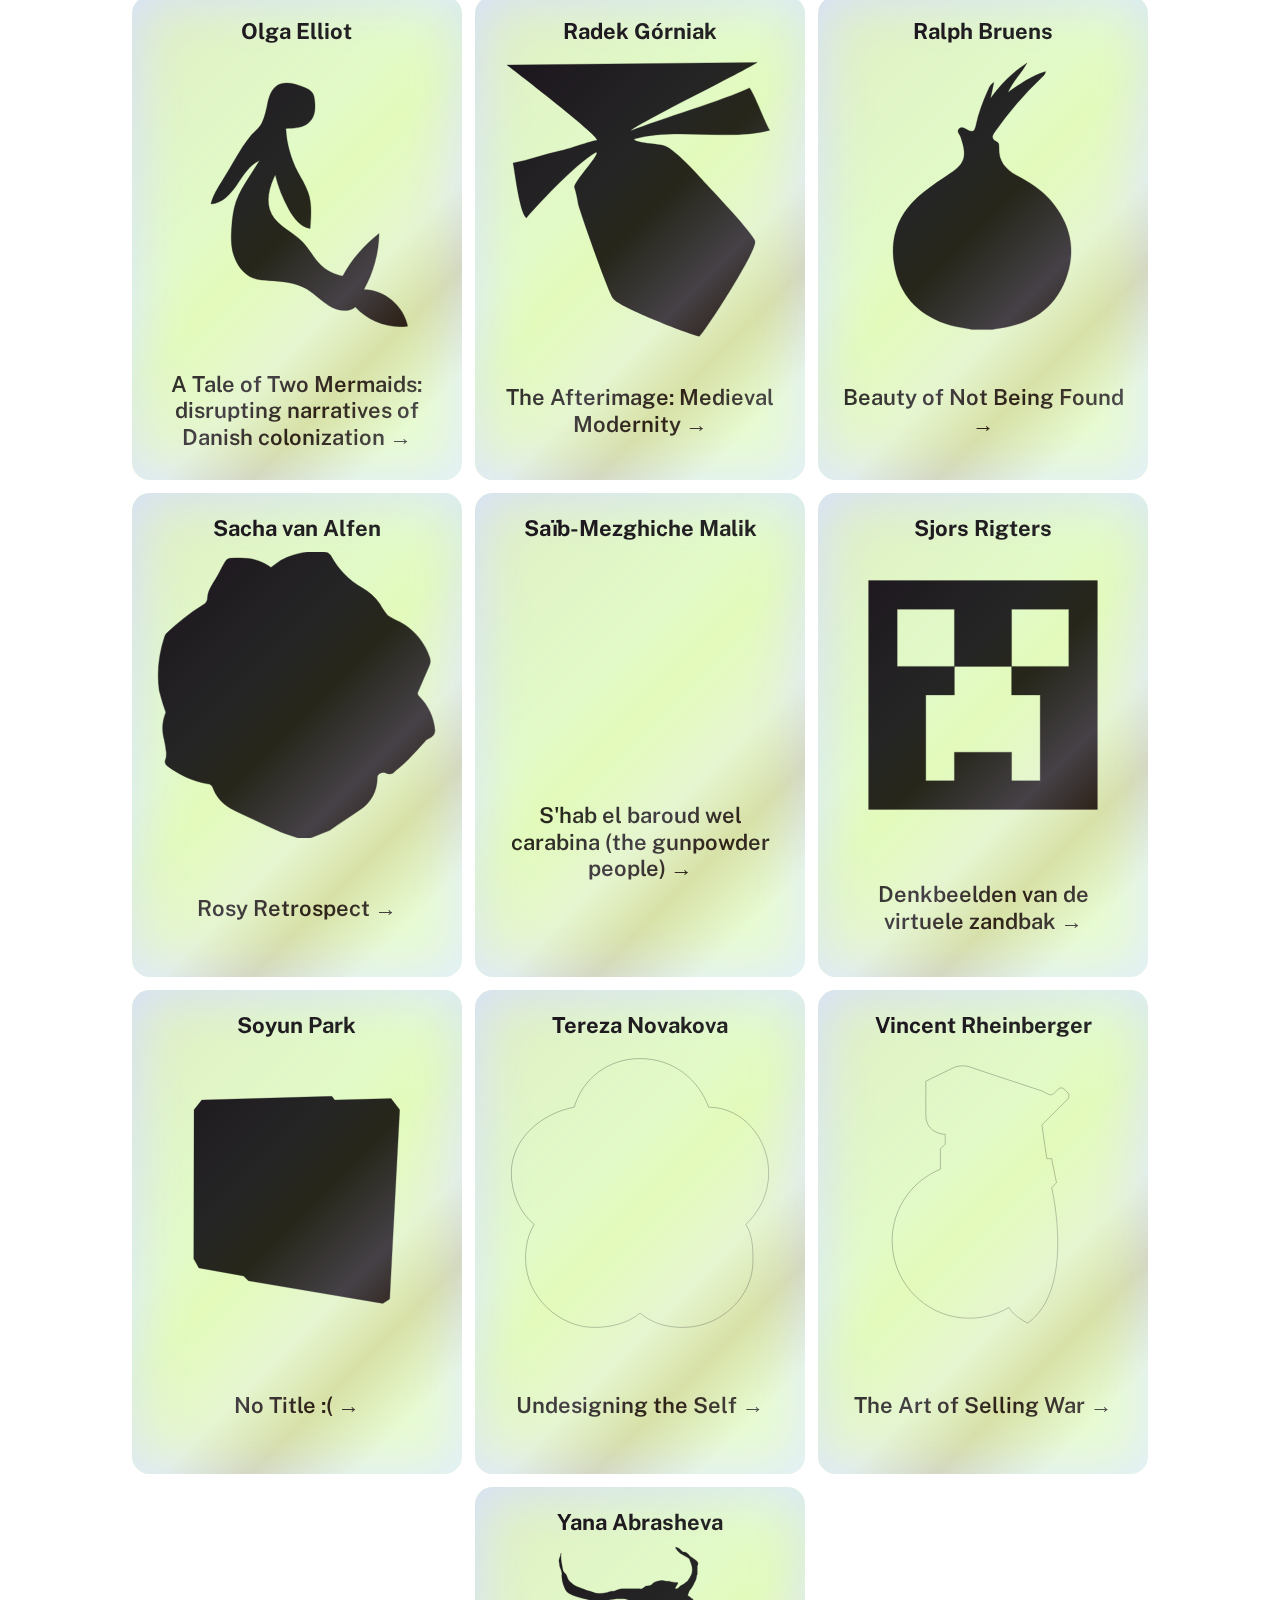
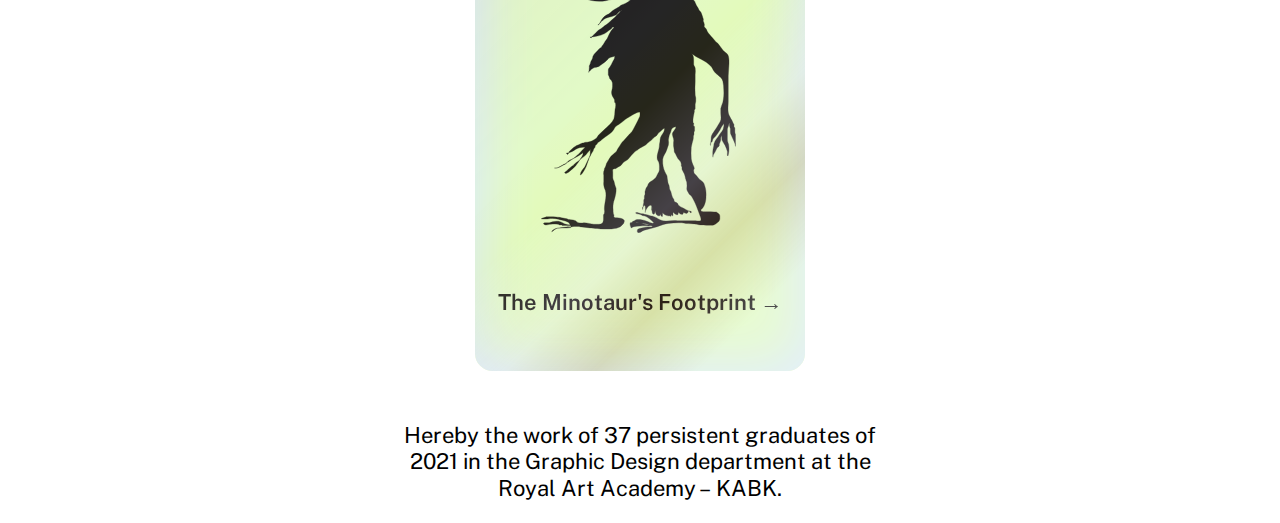
==== commit b3d00c65: "edits" ====
--- a/index.html
+++ b/index.html
@@ -37,7 +37,8 @@
   <div class="grid-container">
   </div>
   <footer>
-    <p>This website shows the graduation works of GD 2021 at KABK.</p>
+    <p>Hereby the work of 37 persistent graduates of 2021 in the Graphic Design department at the Royal Art
+      Academy – KABK.</p>
   </footer>
   <!--[if lt IE 7]>
       <p class="browsehappy">You are using an <strong>outdated</strong> browser. Please <a href="#">upgrade your browser</a> to improve your experience.</p>
--- a/css/style.css
+++ b/css/style.css
@@ -7,7 +7,9 @@
 
 @import url("https://fonts.googleapis.com/css2?family=Press+Start+2P&display=swap");
 
-@import url("https://fonts.googleapis.com/css2?family=Heebo:wght@400;700;900&display=swap");
+@import url("https://fonts.googleapis.com/css2?family=Public+Sans:wght@600&display=swap");
+
+@import url("https://fonts.googleapis.com/css2?family=Concert+One&display=swap");
 
 :root {
   --card-height: 22rem;
@@ -24,7 +26,7 @@
 
 html {
   /* font-family: "Helvetica"; */
-  font-family: "Heebo", sans-serif;
+  font-family: "Public Sans", sans-serif;
   font-size: 22px;
   height: 100%;
   line-height: 1.2;
@@ -55,6 +57,7 @@
   font-family: "Press Start 2P", cursive;
   font-size: 2 rem;
   line-height: 1.3em;
+  color: #ff8bfe;
   animation: blink 1s linear infinite;
 }
 
@@ -203,7 +206,6 @@
 
 .card-front h3 {
   font-weight: 600;
-
   padding: 0.5rem;
 }
 
@@ -228,6 +230,9 @@
 
 footer {
   margin-bottom: 2rem;
+  text-align: center;
+  width: 40ch;
+  margin: auto;
 }
 
 @keyframes blink {
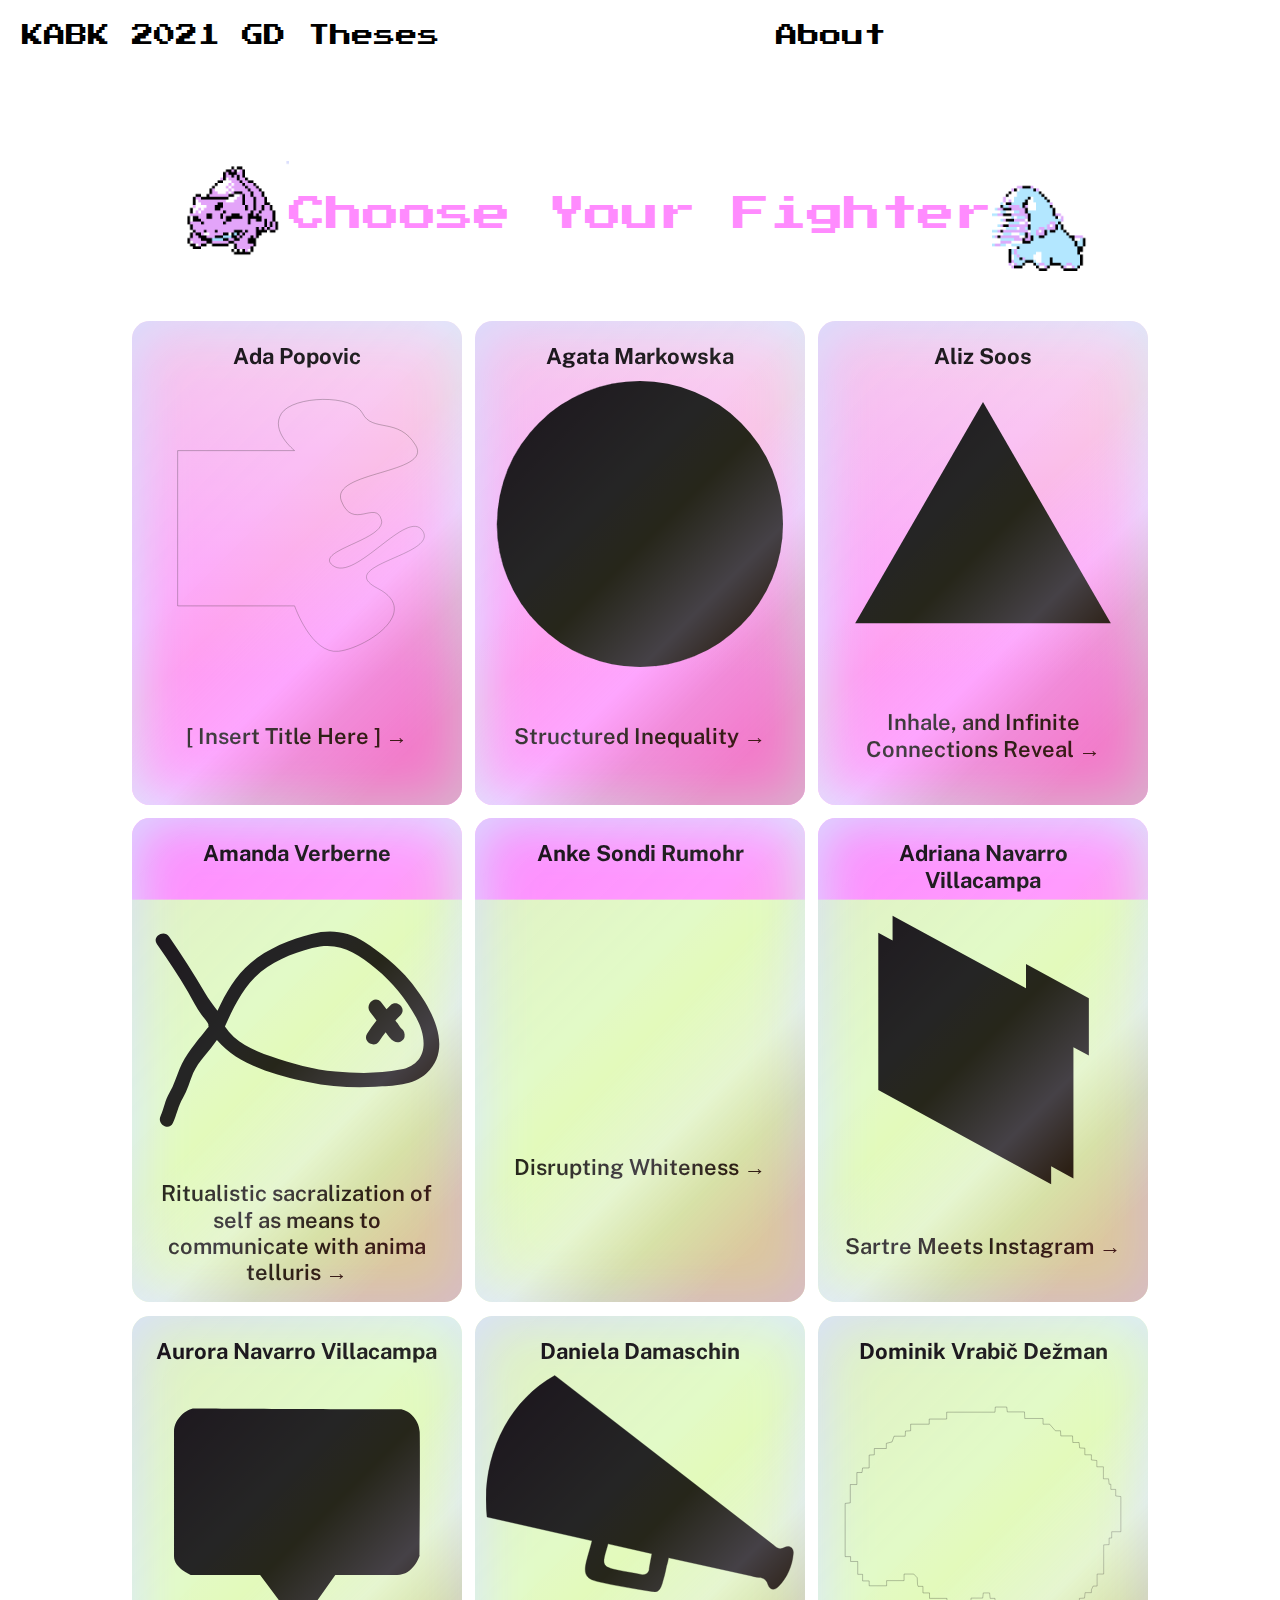
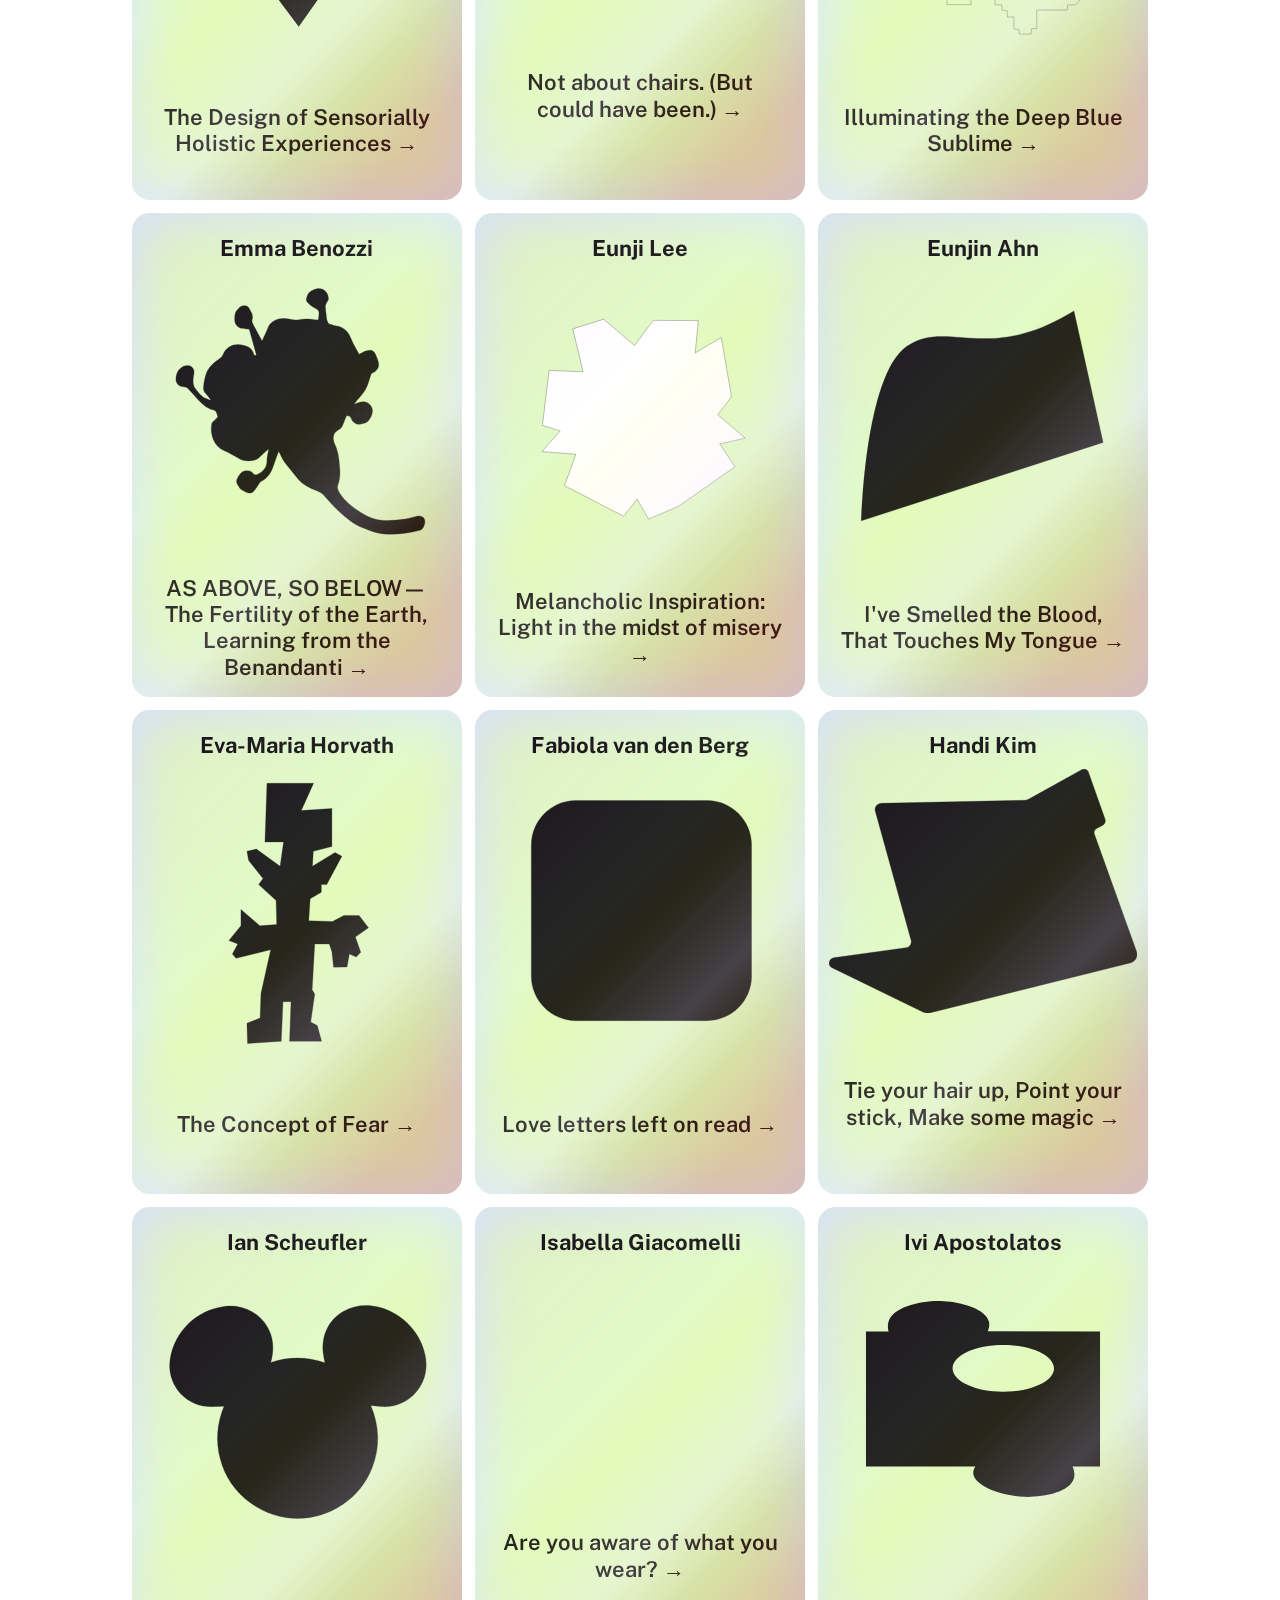
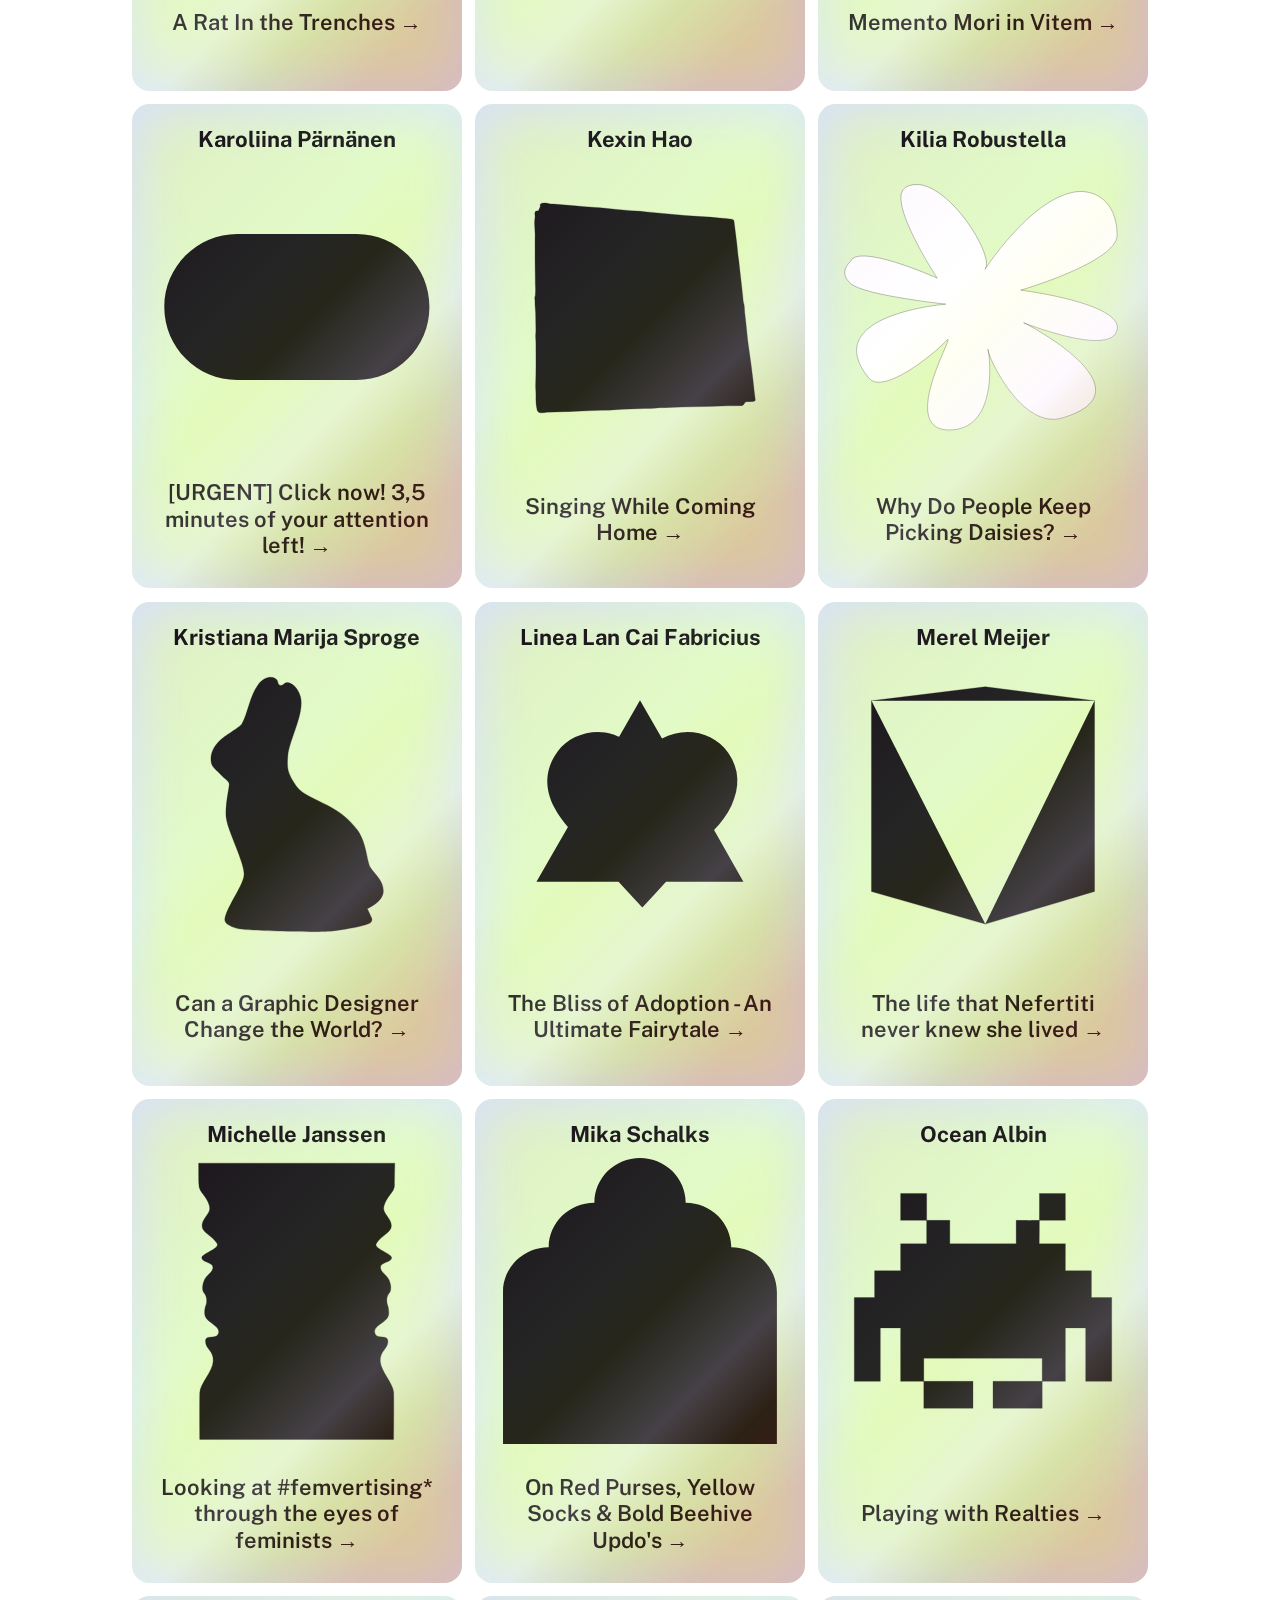
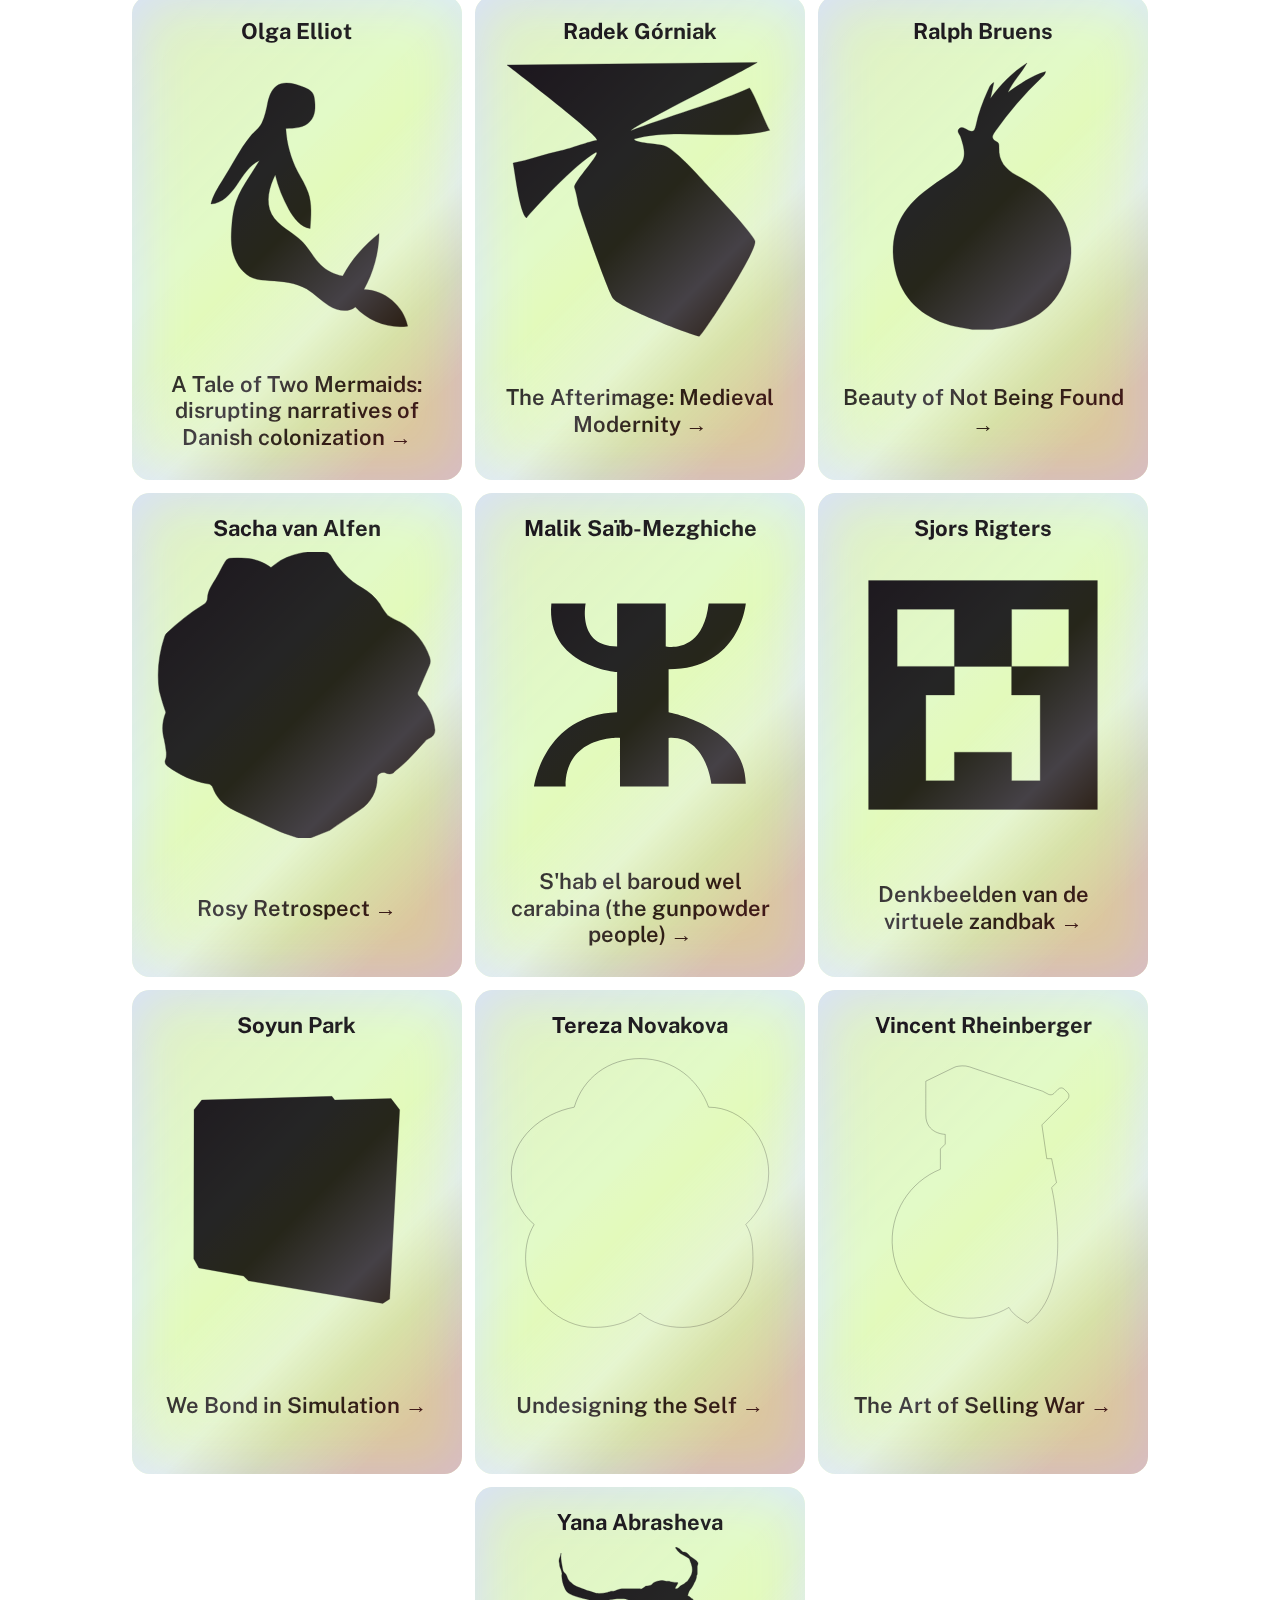
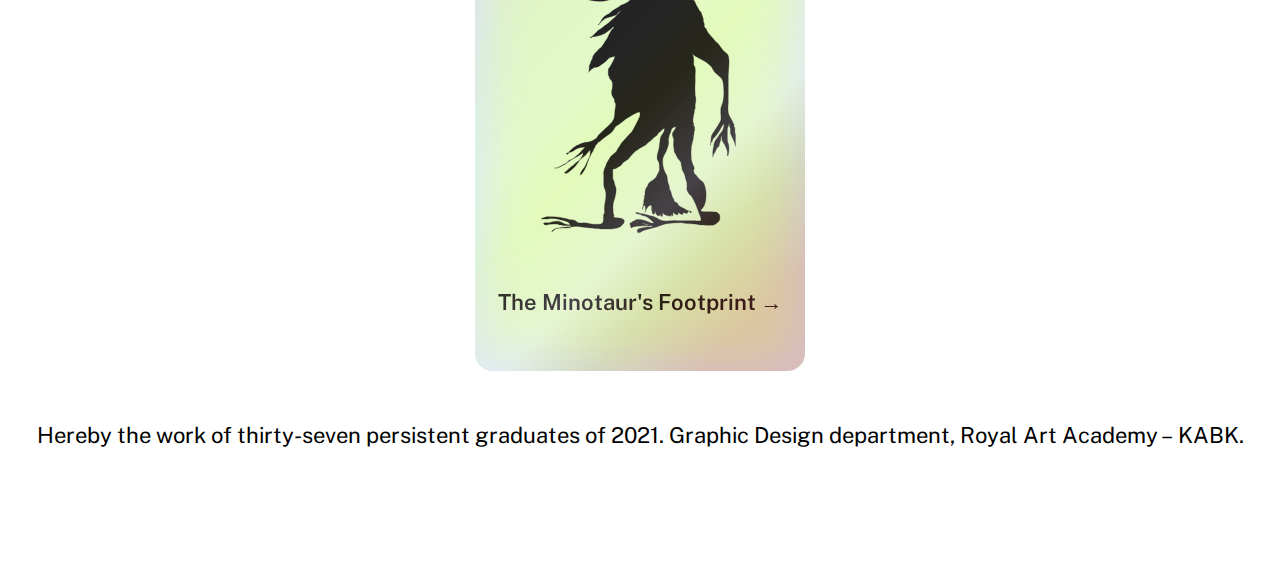
==== commit f2172351: "updated desc" ====
--- a/index.html
+++ b/index.html
@@ -37,7 +37,7 @@
   <div class="grid-container">
   </div>
   <footer>
-    <p>Hereby the work of 37 persistent graduates of 2021 in the Graphic Design department at the Royal Art
+    <p>Hereby the work of thirty-seven persistent graduates of 2021. Graphic Design department, Royal Art
       Academy – KABK.</p>
   </footer>
   <!--[if lt IE 7]>
--- a/css/style.css
+++ b/css/style.css
@@ -14,6 +14,7 @@
 :root {
   --card-height: 22rem;
   --card-width: 15rem;
+  --text-font: "Public Sans";
 }
 
 * {
@@ -26,9 +27,8 @@
 
 html {
   /* font-family: "Helvetica"; */
-  font-family: "Public Sans", sans-serif;
+  font-family: var(--text-font), sans-serif;
   font-size: 22px;
-  height: 100%;
   line-height: 1.2;
 }
 
@@ -79,9 +79,6 @@
 .titlecontainer > img {
   display: block;
   height: 5rem;
-}
-
-.link-about {
 }
 
 .grid-container {
@@ -127,12 +124,12 @@
   z-index: 5;
   position: absolute;
   opacity: 0.5;
-  width: var(--card-width);
-  height: var(--card-height);
+  width: 100%;
+  height: 100%;
   background: rgb(255, 255, 255);
   background: linear-gradient(
     315deg,
-    rgba(255, 255, 255, 0.6082808123249299) 13%,
+    rgba(215, 84, 84, 0.608) 13%,
     rgba(195, 142, 93, 0.4598214285714286) 26%,
     rgba(250, 235, 255, 0.5550595238095238) 37%,
     rgba(255, 253, 173, 0.3029586834733894) 52%,
@@ -186,7 +183,7 @@
 .thesis-shape {
   width: 100%;
   height: 100%;
-  object-fit: cover;
+  object-fit: contain;
   pointer-events: none;
 }
 
@@ -197,6 +194,11 @@
   padding: 1rem;
 }
 
+.card-back p {
+  font-family: sans-serif;
+  font-size: 0.9rem;
+}
+
 .card-front h2 {
   font-weight: 700;
   color: black;
@@ -224,6 +226,7 @@
 }
 
 article {
+  width: 100%;
   max-width: 50ch;
   line-height: 1.5;
 }
@@ -231,8 +234,8 @@
 footer {
   margin-bottom: 2rem;
   text-align: center;
-  width: 40ch;
   margin: auto;
+  margin-bottom: 5rem;
 }
 
 @keyframes blink {
@@ -242,6 +245,9 @@
 }
 
 @media screen and (max-width: 600px) {
+  .link-about {
+    margin-top: 1rem;
+  }
   nav {
     flex-direction: column;
     text-align: center;
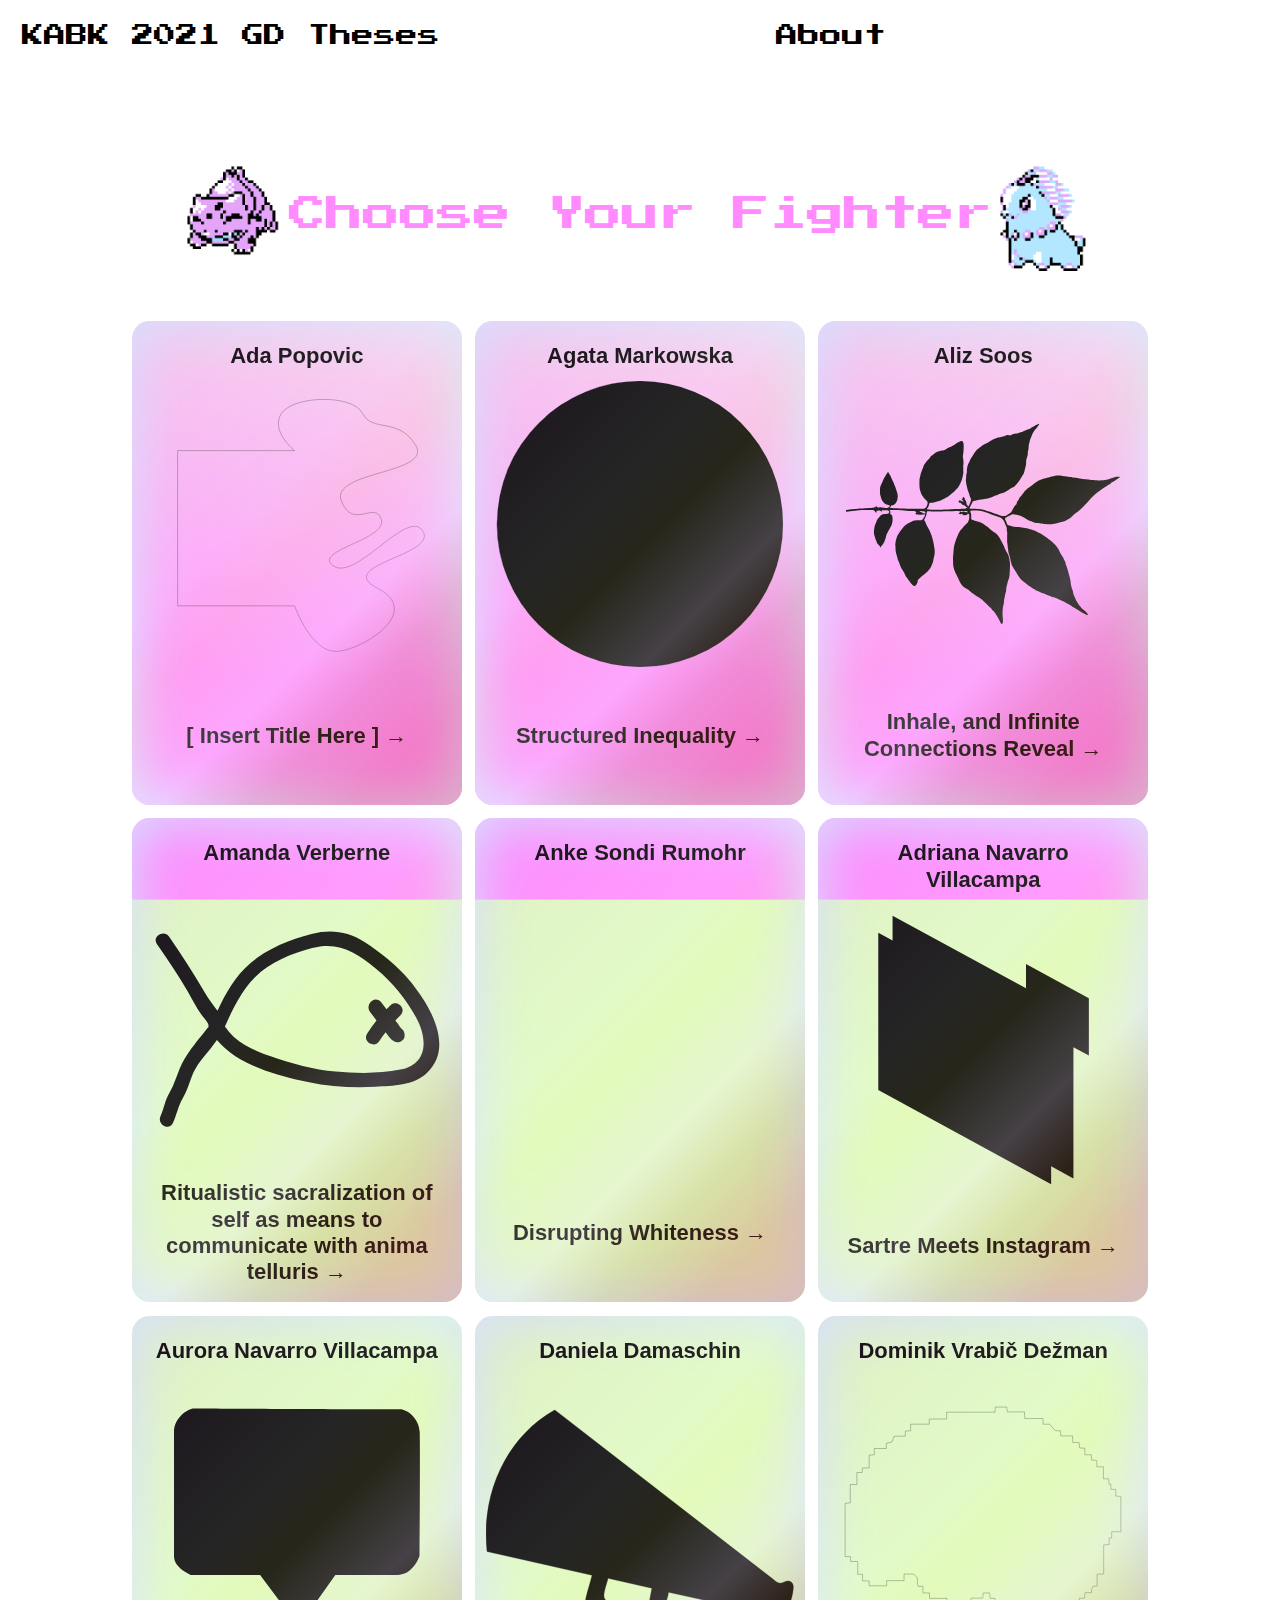
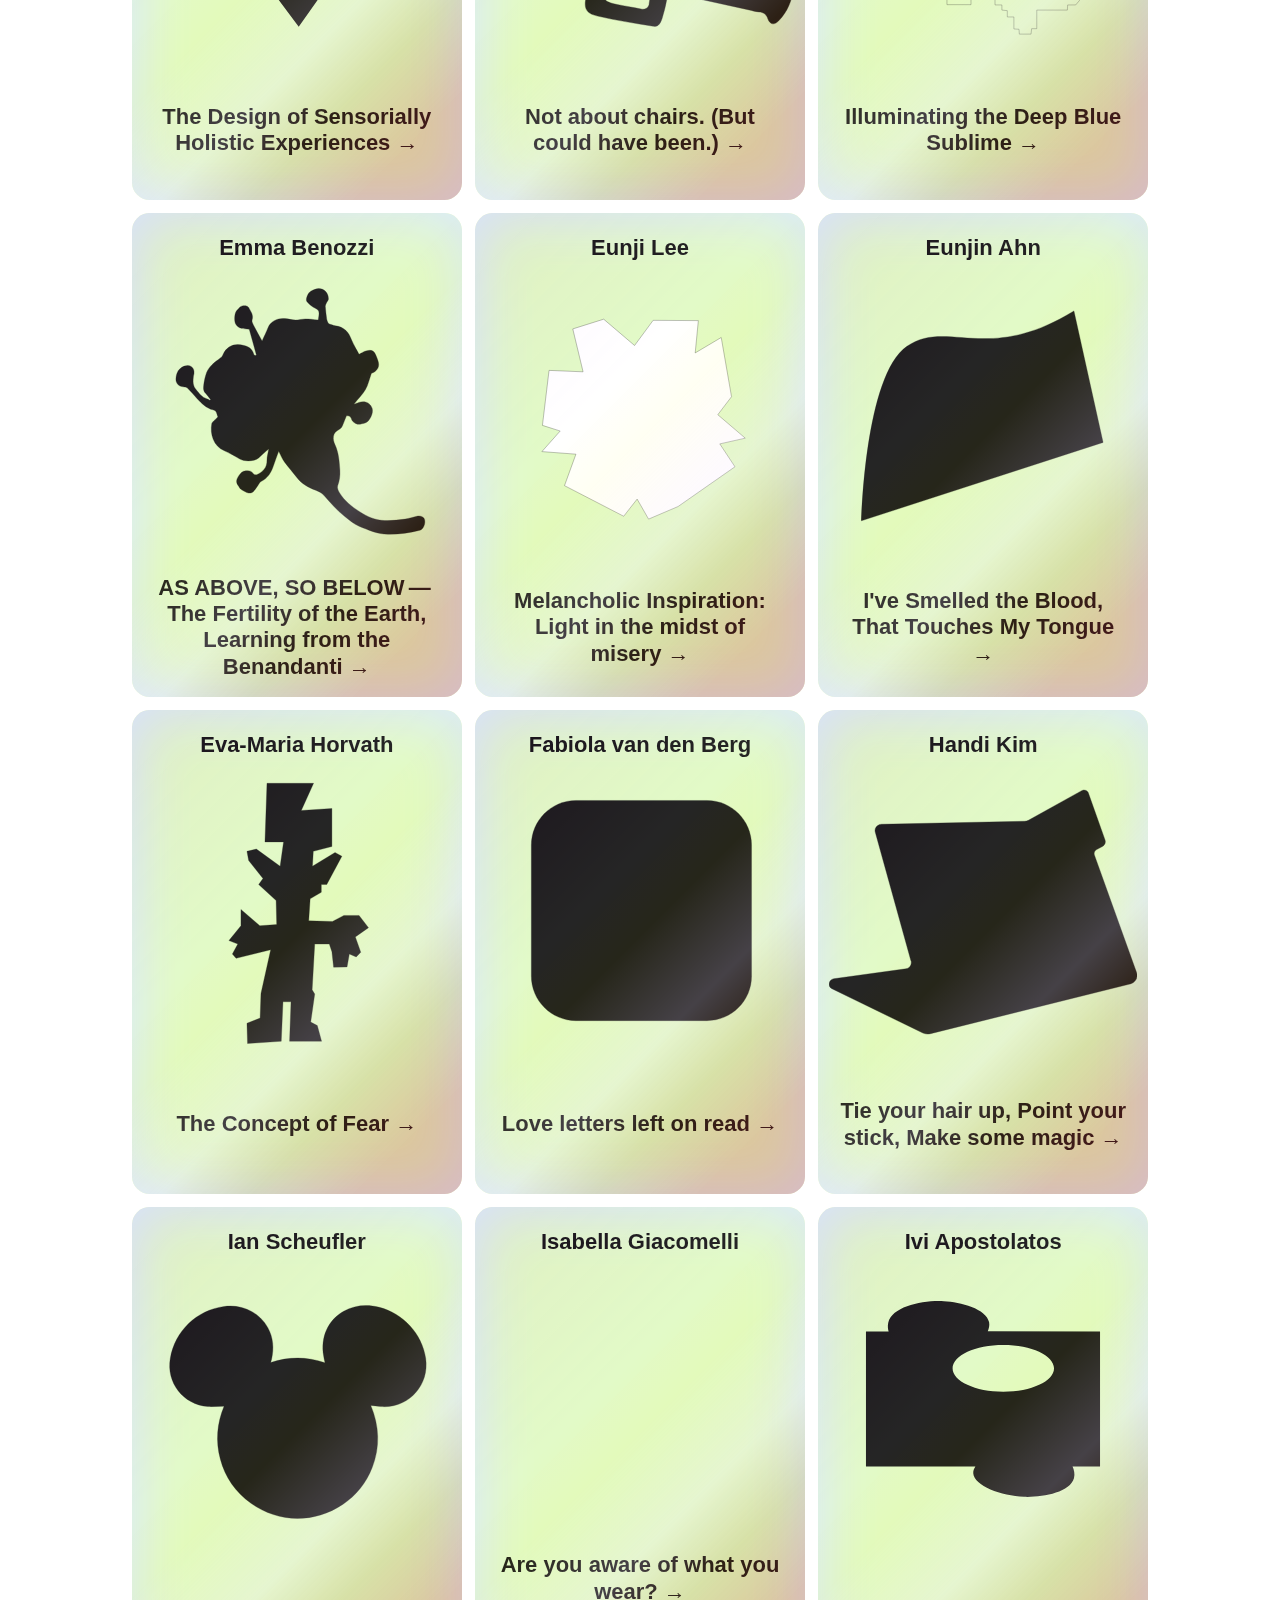
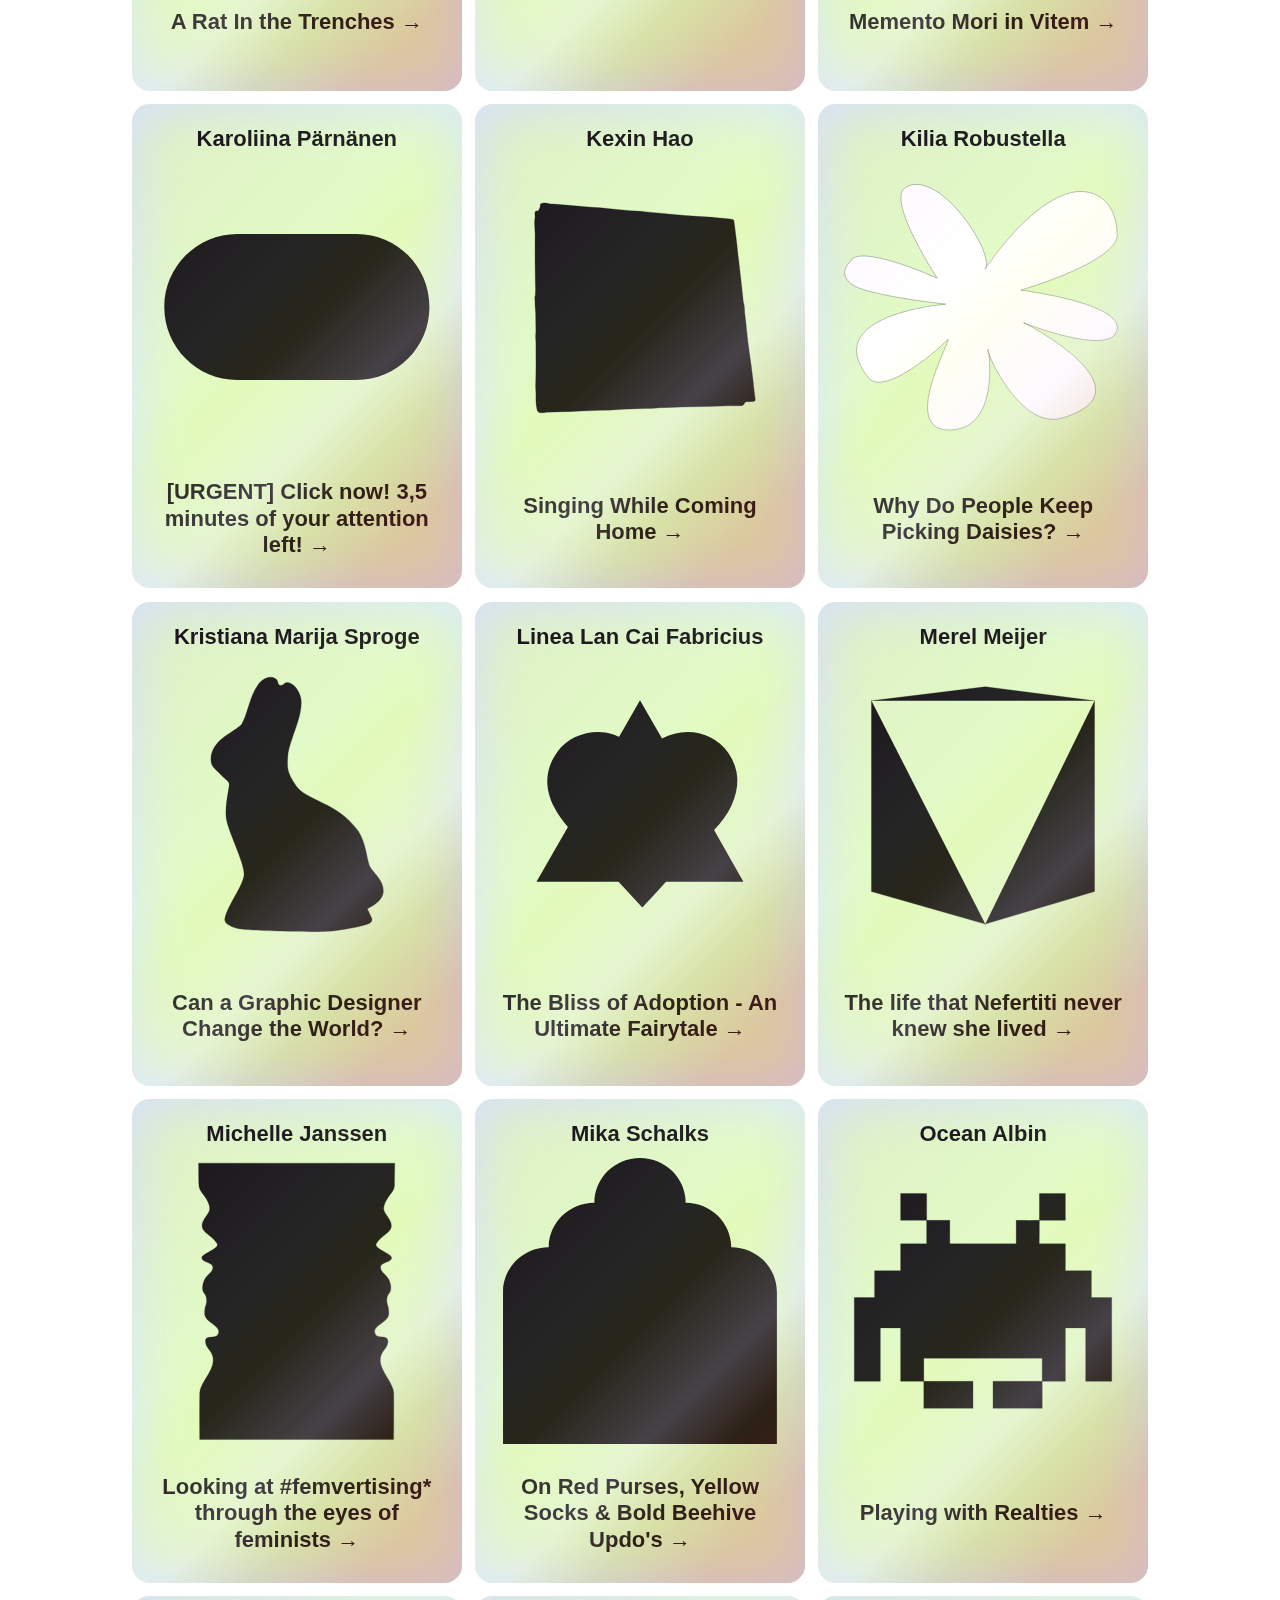
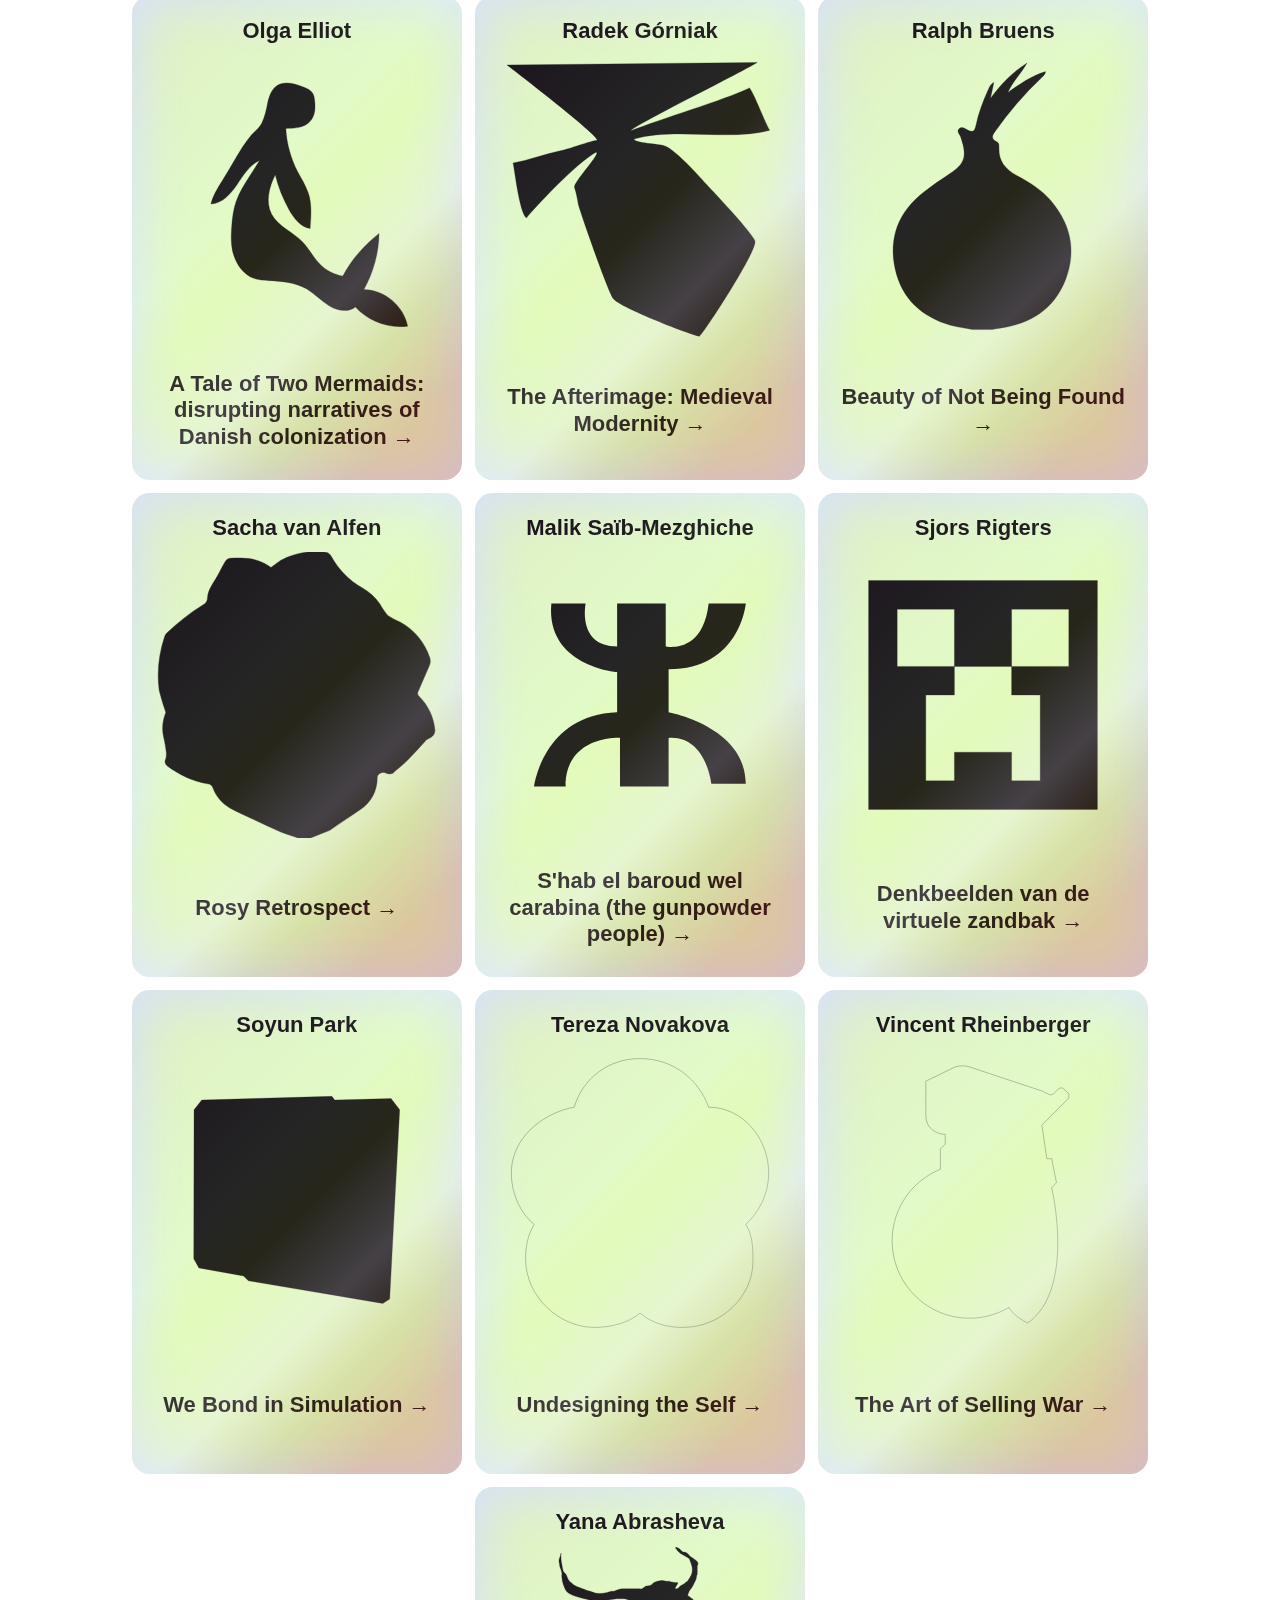
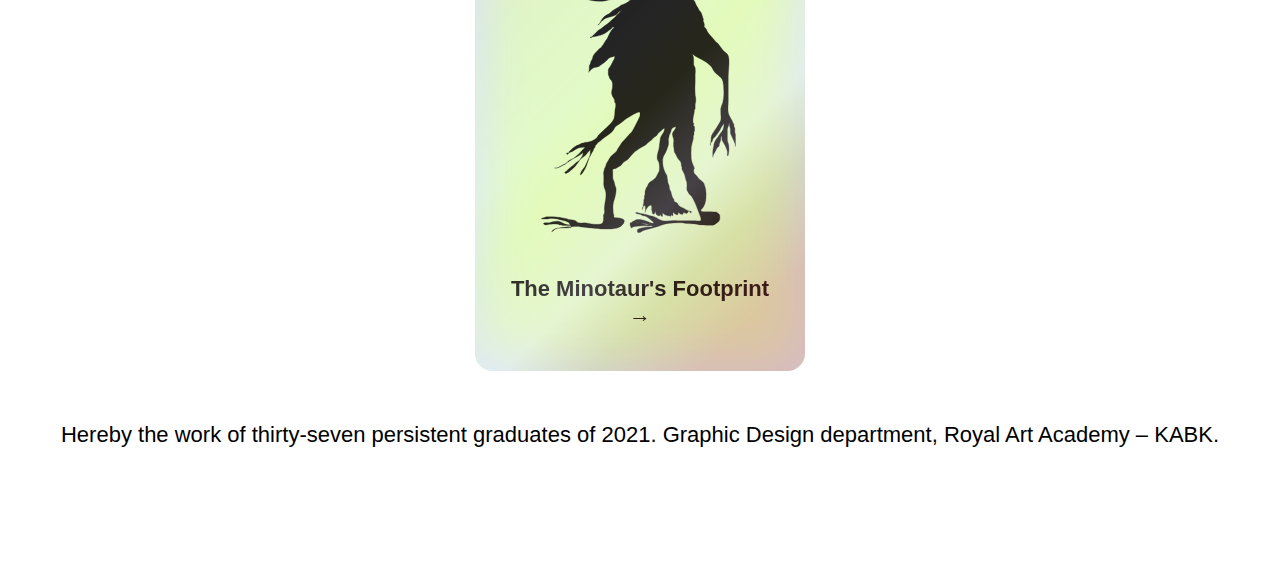
==== commit ce27775a: "website title" ====
--- a/index.html
+++ b/index.html
@@ -8,7 +8,7 @@
 <head>
   <meta charset="utf-8">
   <meta http-equiv="X-UA-Compatible" content="IE=edge">
-  <title></title>
+  <title>KABK GD 2021 Theses</title>
   <meta name="description" content="">
   <meta name="viewport" content="width=device-width, initial-scale=1">
   <link rel="stylesheet" href="css/reset.css">
--- a/css/style.css
+++ b/css/style.css
@@ -6,15 +6,11 @@
 */
 
 @import url("https://fonts.googleapis.com/css2?family=Press+Start+2P&display=swap");
-
-@import url("https://fonts.googleapis.com/css2?family=Public+Sans:wght@600&display=swap");
-
-@import url("https://fonts.googleapis.com/css2?family=Concert+One&display=swap");
 
 :root {
   --card-height: 22rem;
   --card-width: 15rem;
-  --text-font: "Public Sans";
+  --text-font: "Helvetica";
 }
 
 * {
@@ -161,6 +157,91 @@
   box-shadow: inset 0px 0px 6vh 0.5vh #d5e5ff;
 }
 
+/* I made these color options... I treid it out and it doesnt look so great:D maybe we keep it simple... */
+.color-one .card-front,
+.color-one .card-back {
+  background: linear-gradient(to bottom, #f0ffde 8%, #ff8bfe 75%);
+  background-color: #defabe;
+  background-attachment: fixed;
+  box-shadow: inset 0px 0px 6vh 0.5vh #d5e5ff;
+}
+
+.color-one .titlecontainer h1 {
+  color: #ff8bfe;
+}
+
+.color-one .card-shade {
+  background: linear-gradient(
+    315deg,
+    rgba(215, 84, 84, 0.608) 13%,
+    rgba(195, 142, 93, 0.4598214285714286) 26%,
+    rgba(250, 235, 255, 0.5550595238095238) 37%,
+    rgba(255, 253, 173, 0.3029586834733894) 52%,
+    rgba(255, 255, 255, 0.2945553221288515) 62%,
+    rgba(235, 172, 255, 0.22452731092436973) 93%
+  );
+}
+
+.color-two .card-front,
+.color-two .card-back {
+  background: linear-gradient(to bottom, #ffecde 8%, #ffd18b 75%);
+  background-color: #ffe600;
+  background-attachment: fixed;
+  box-shadow: inset 0px 0px 6vh 0.5vh #d5e5ff;
+}
+
+.color-two .card-shade {
+  background: linear-gradient(
+    315deg,
+    rgba(255, 106, 0, 0.608) 13%,
+    rgba(195, 180, 93, 0.46) 26%,
+    rgba(250, 235, 255, 0.5550595238095238) 37%,
+    rgba(255, 203, 173, 0.303) 52%,
+    rgba(255, 255, 255, 0.295) 62%,
+    rgba(172, 204, 255, 0.225) 93%
+  );
+}
+
+.color-two .titlecontainer h1 {
+  color: #ffc800;
+}
+
+.color-two img {
+  filter: hue-rotate(70deg);
+}
+
+.color-three .card-front,
+.color-three .card-back {
+  background: linear-gradient(to bottom, #f3deff 8%, #8ba4ff 75%);
+  background-color: #bedafa;
+  background-attachment: fixed;
+  box-shadow: inset 0px 0px 6vh 0.5vh #d5e5ff;
+}
+
+.color-three .card-shade {
+  background: linear-gradient(
+    315deg,
+    rgba(93, 84, 215, 0.608) 13%,
+    rgba(93, 127, 195, 0.46) 26%,
+    rgba(235, 248, 255, 0.555) 37%,
+    rgba(173, 188, 255, 0.303) 52%,
+    rgba(255, 255, 255, 0.295) 62%,
+    rgba(172, 204, 255, 0.225) 93%
+  );
+}
+
+.color-three .titlecontainer h1 {
+  color: #2337bc;
+}
+
+.color-three img {
+  filter: hue-rotate(320deg);
+}
+
+/* .color-two {
+
+} */
+
 .card-front {
   display: flex;
   flex-direction: column;
@@ -169,6 +250,7 @@
 .card-front__middle {
   width: 100%;
   height: 13em;
+  pointer-events: none;
 }
 
 .card-front a {
@@ -180,11 +262,31 @@
   overflow: hidden;
 }
 
-.thesis-shape {
+.thesis-shape,
+.thesis-image {
   width: 100%;
   height: 100%;
   object-fit: contain;
-  pointer-events: none;
+  pointer-events: all;
+}
+
+.thesis-shape:hover {
+  opacity: 0;
+}
+
+.thesis-image {
+  opacity: 0;
+  position: relative;
+  width: 100%;
+  height: 100%;
+  top: -100%;
+  object-fit: cover;
+  /* -webkit-mask: url("/media/shapes/shape_ada_popovic.svg") no-repeat center;
+  mask: url("/media/shapes/shape_ada_popovic.svg") no-repeat center; */
+}
+
+.thesis-image:hover {
+  opacity: 1;
 }
 
 .card-back {
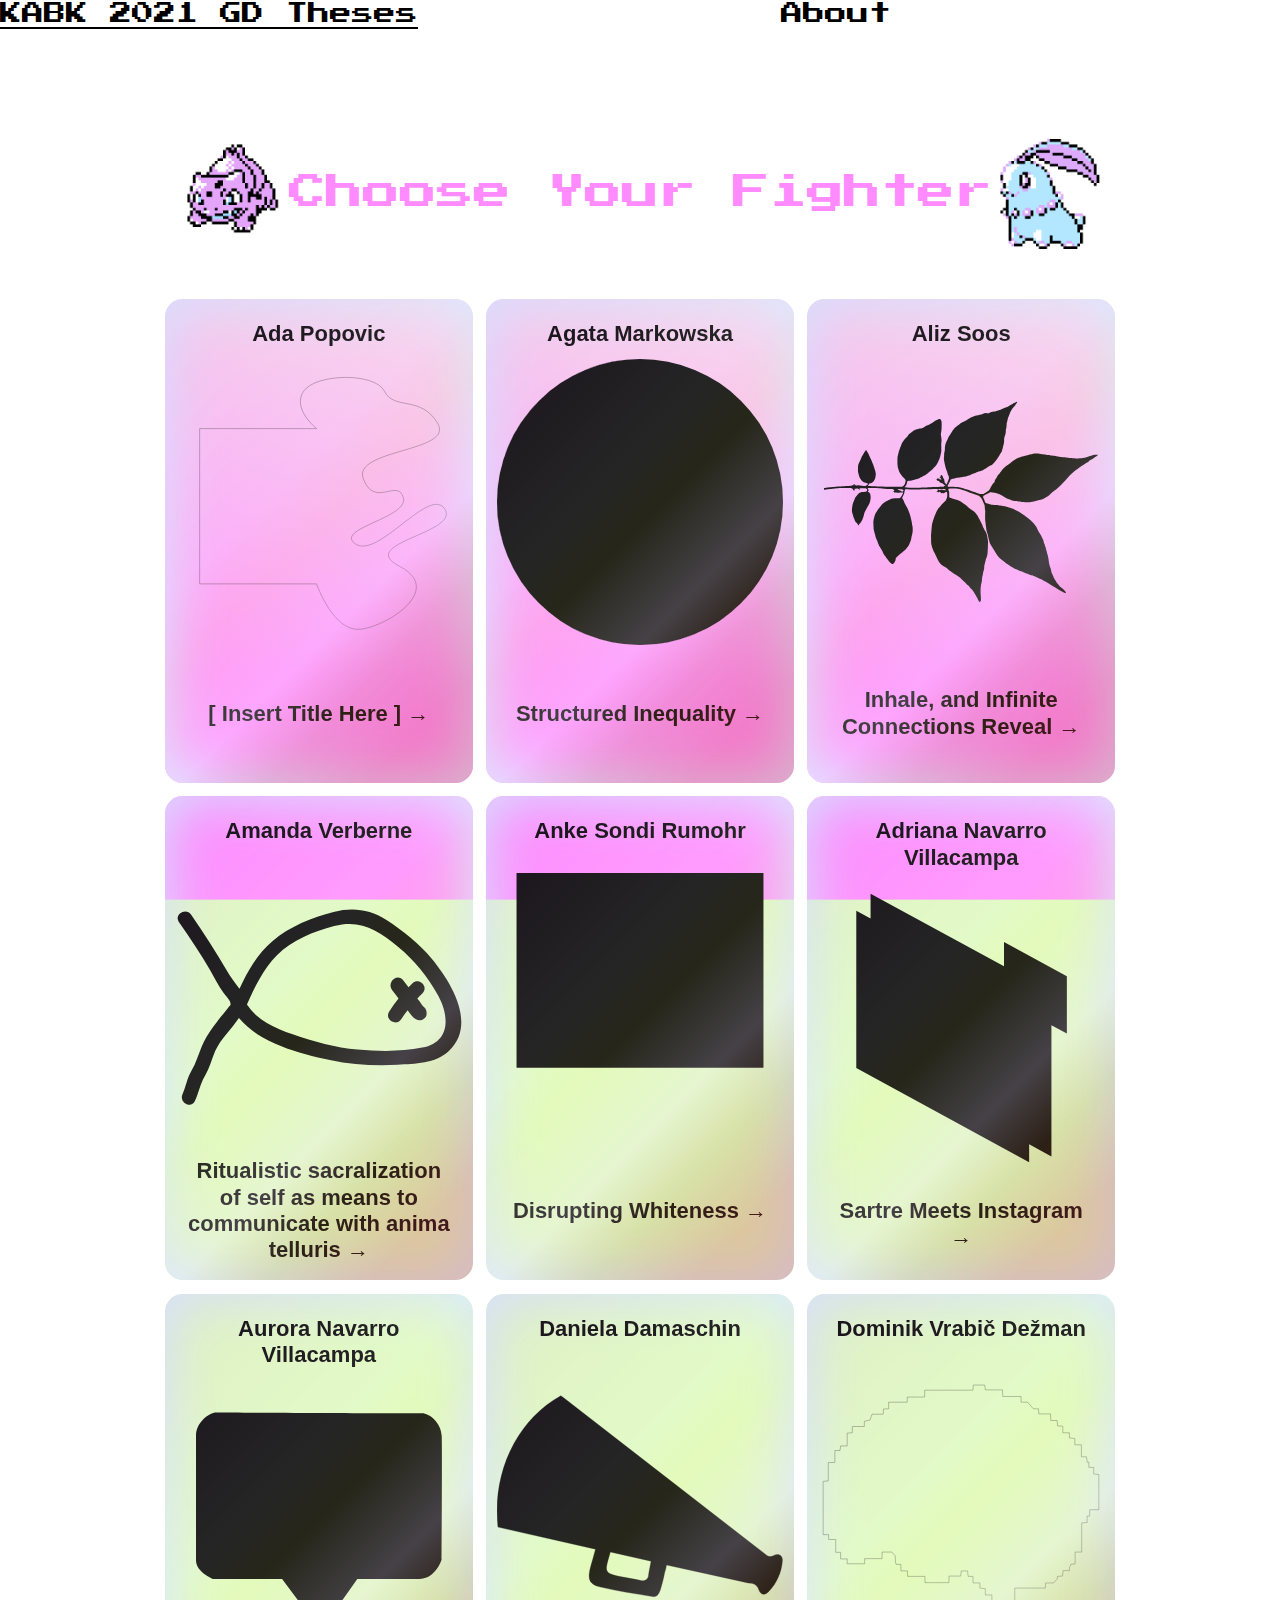
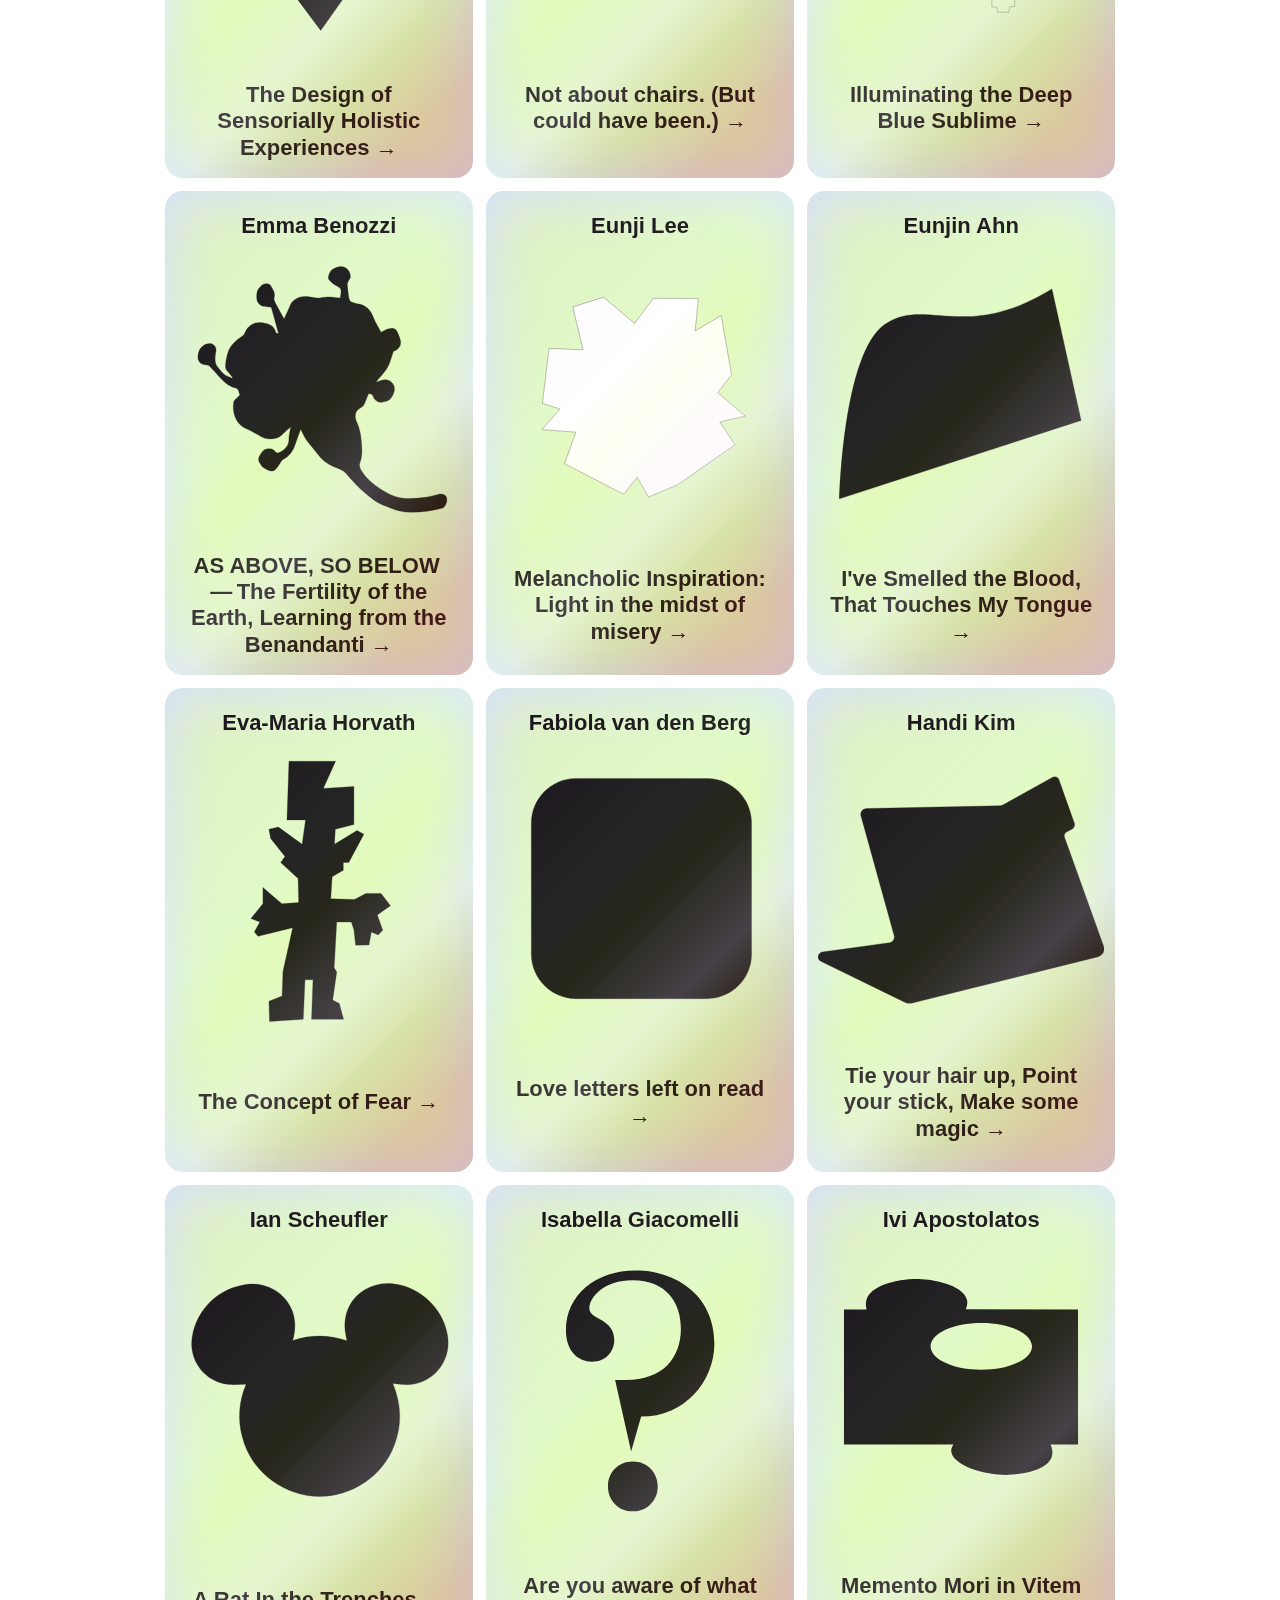
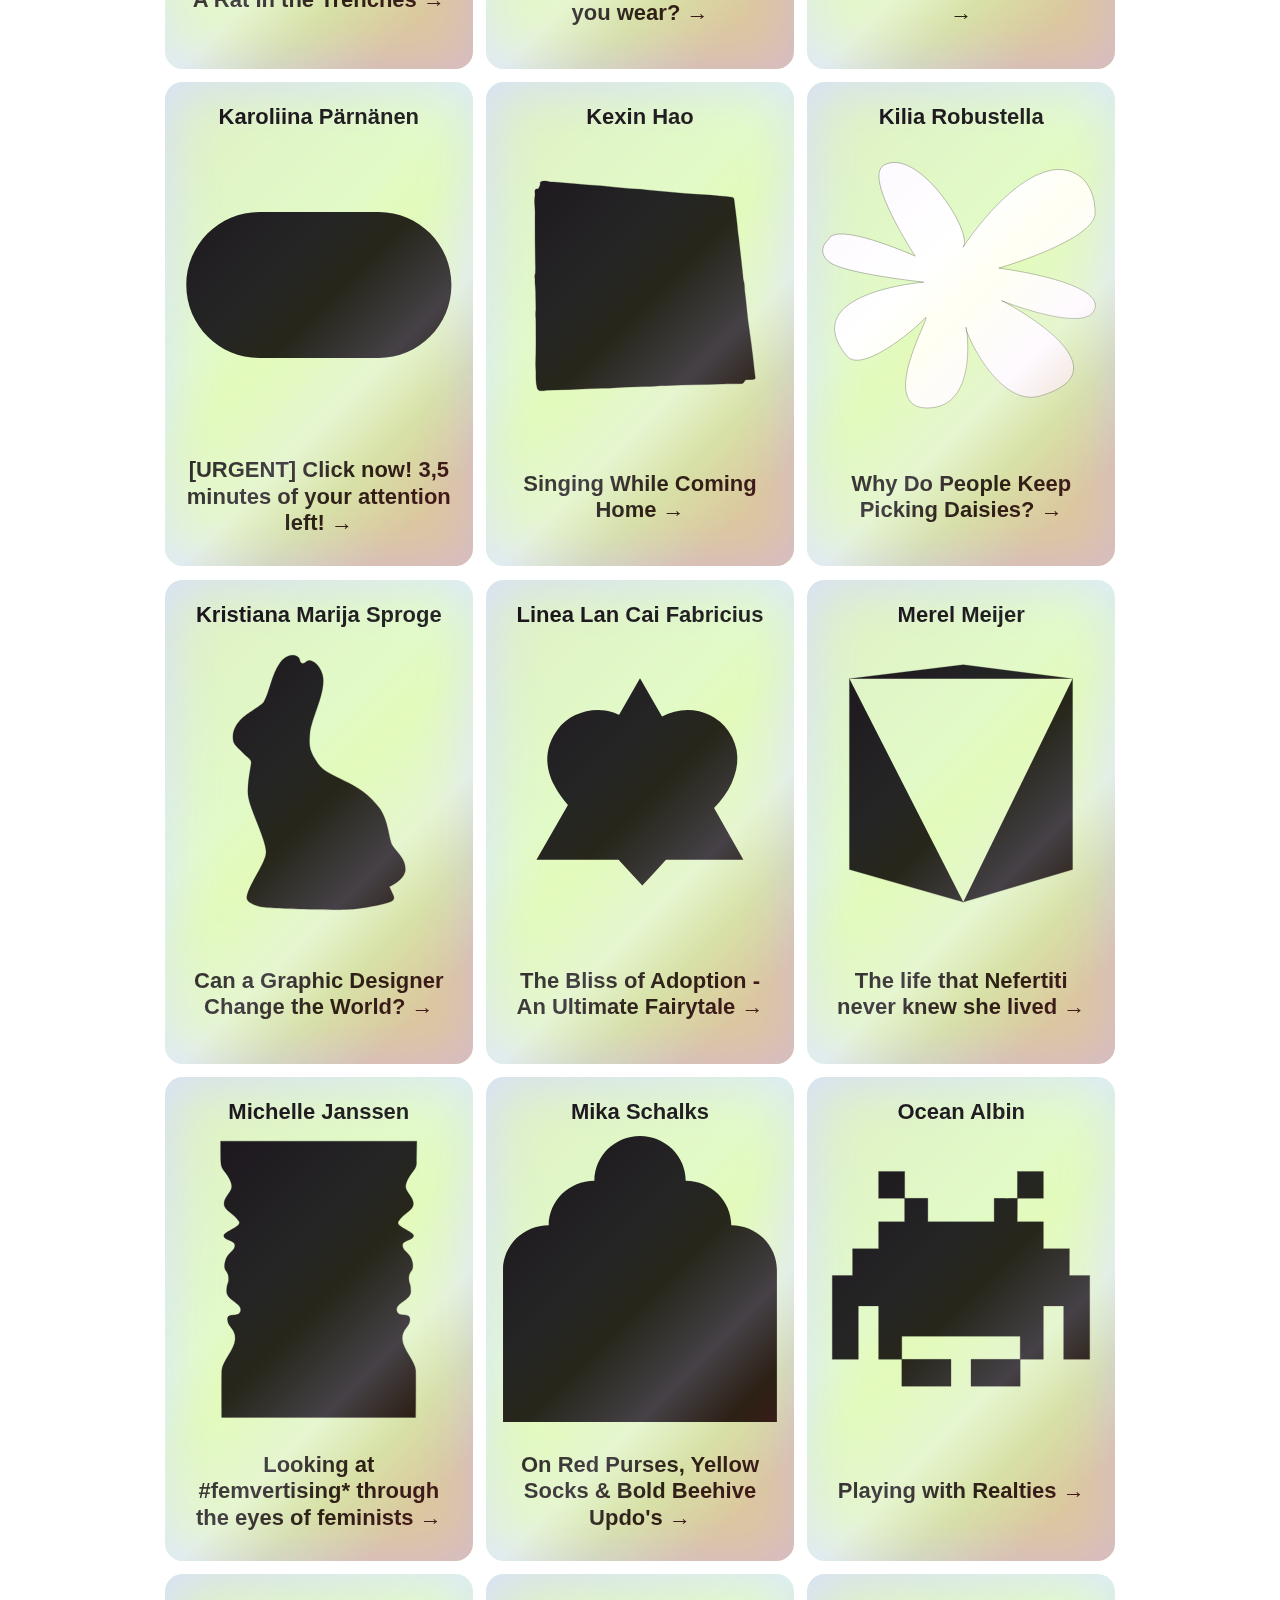
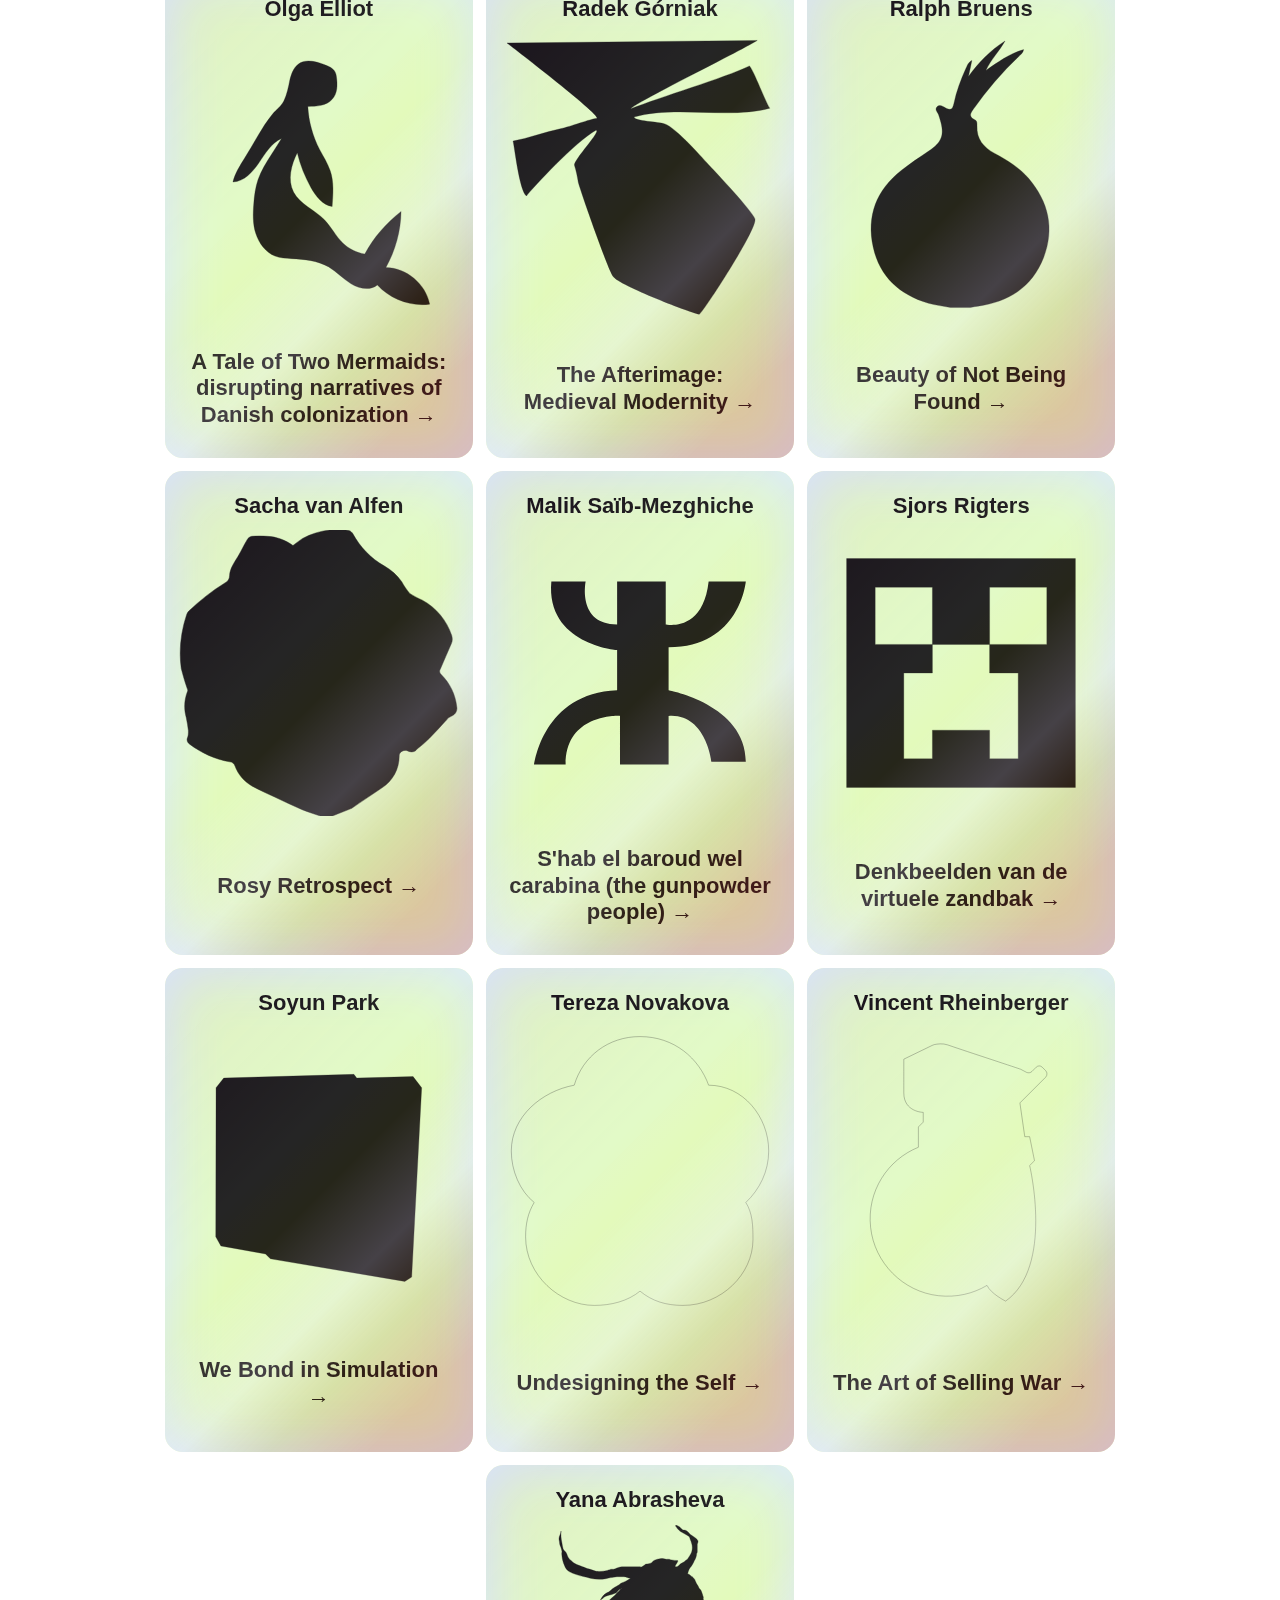
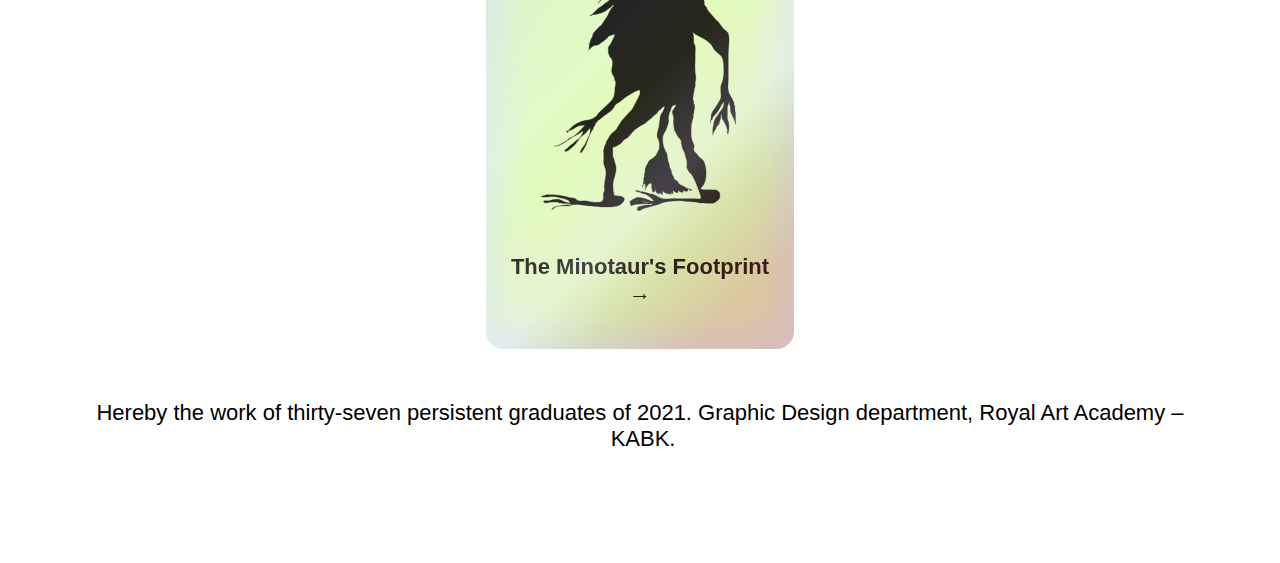
==== commit 7b376831: "updated styles" ====
--- a/index.html
+++ b/index.html
@@ -15,6 +15,8 @@
   <link rel="stylesheet" href="css/style.css">
   <script type="text/javascript" src="js/theses-final.json" async defer></script>
   <script src="js/main.js" async defer></script>
+  <link rel="icon" href="images/bulbasaur.gif" type="image/gif" sizes="16x16">
+
 </head>
 
 <body>
--- a/css/style.css
+++ b/css/style.css
@@ -9,16 +9,12 @@
 
 :root {
   --card-height: 22rem;
-  --card-width: 15rem;
+  --card-width: 14rem;
   --text-font: "Helvetica";
 }
 
 * {
   box-sizing: border-box;
-}
-
-.person-shape svg {
-  fill: yellow;
 }
 
 html {
@@ -29,11 +25,10 @@
 }
 
 body {
-  padding: 1em;
+  /* padding: 1em; */
 }
 
 nav {
-  width: 100%;
   display: flex;
   flex-wrap: wrap;
   justify-content: space-between;
@@ -78,6 +73,7 @@
 }
 
 .grid-container {
+  width: 100vw;
   display: flex;
   flex-wrap: wrap;
   list-style: none;
@@ -338,6 +334,7 @@
   text-align: center;
   margin: auto;
   margin-bottom: 5rem;
+  width: 90%;
 }
 
 @keyframes blink {
@@ -360,6 +357,10 @@
     margin-bottom: 1rem;
   }
 
+  .card-front h3 {
+    font-size: 0.9rem;
+  }
+
   .titlecontainer {
     flex-direction: column;
     text-align: center;
@@ -379,3 +380,9 @@
     order: 3;
   }
 }
+
+@media screen and (max-width: 500px) {
+  .card-front__middle {
+    height: 12em;
+  }
+}
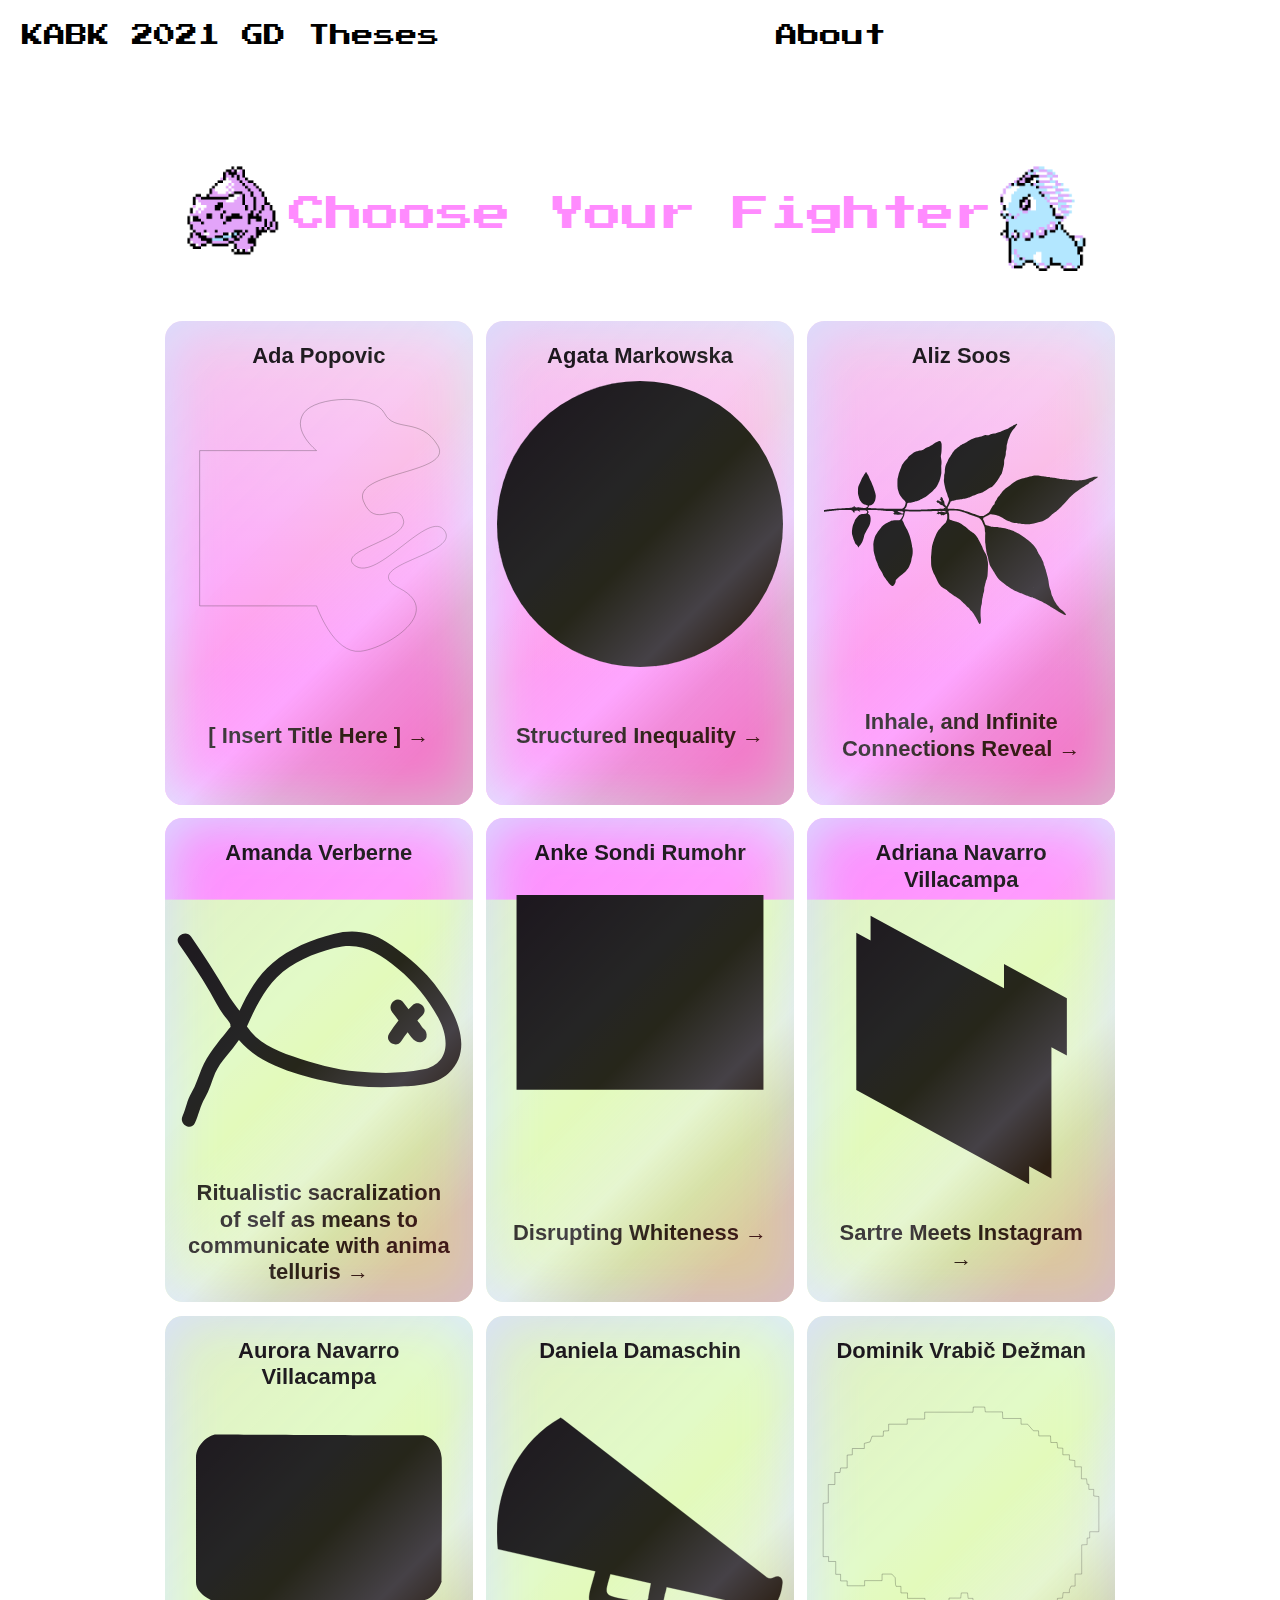
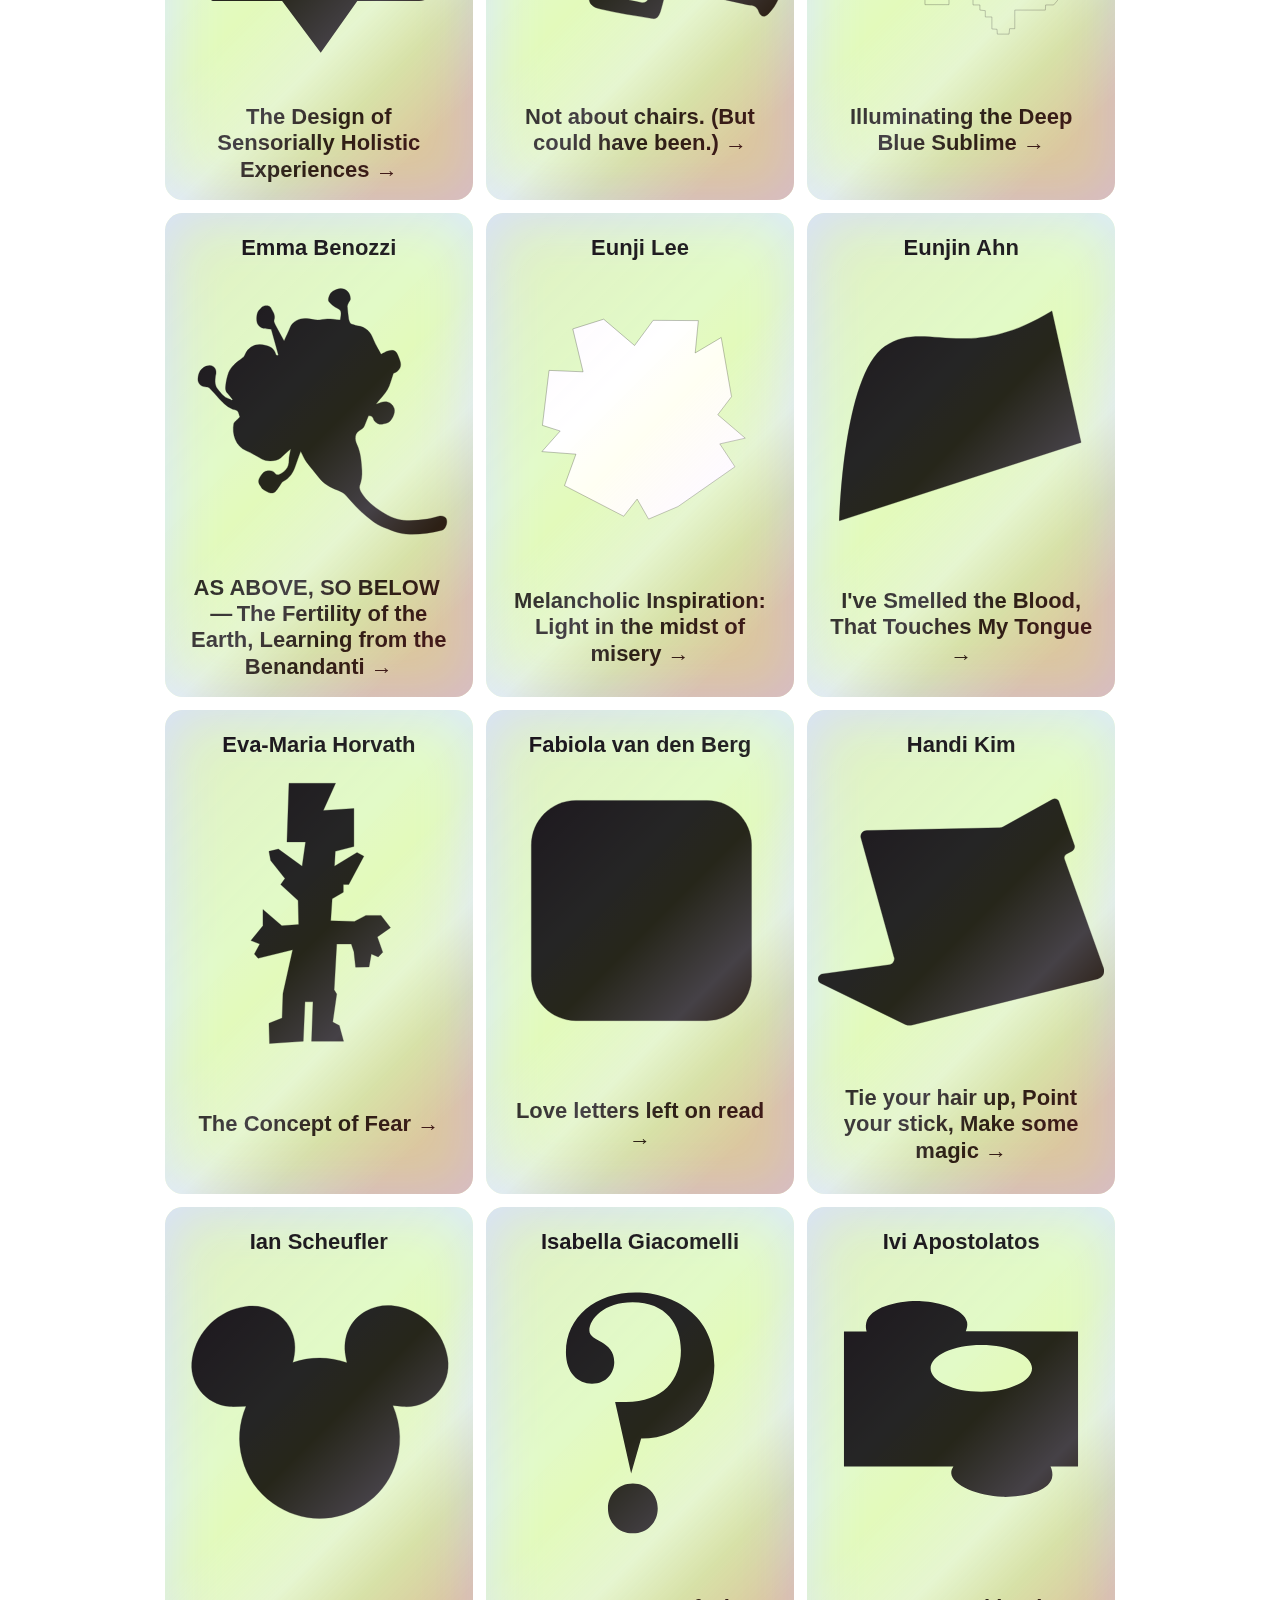
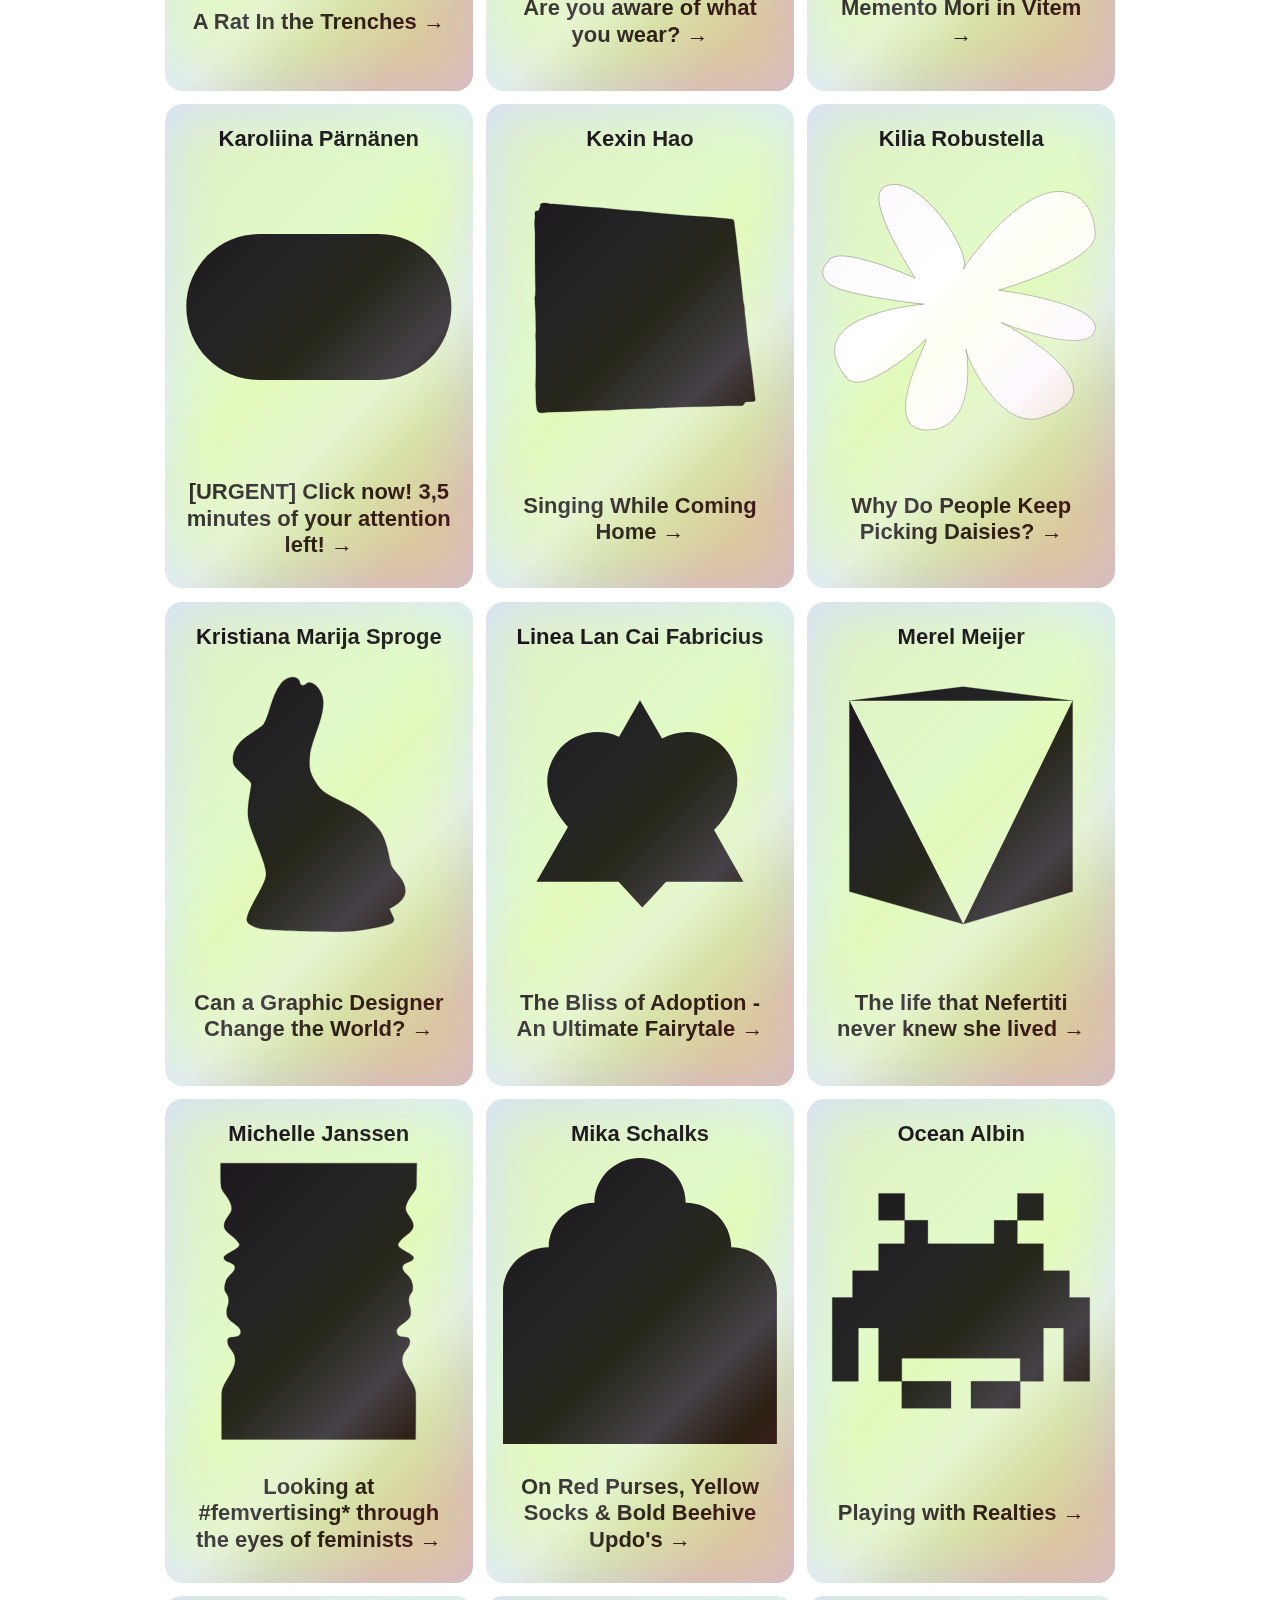
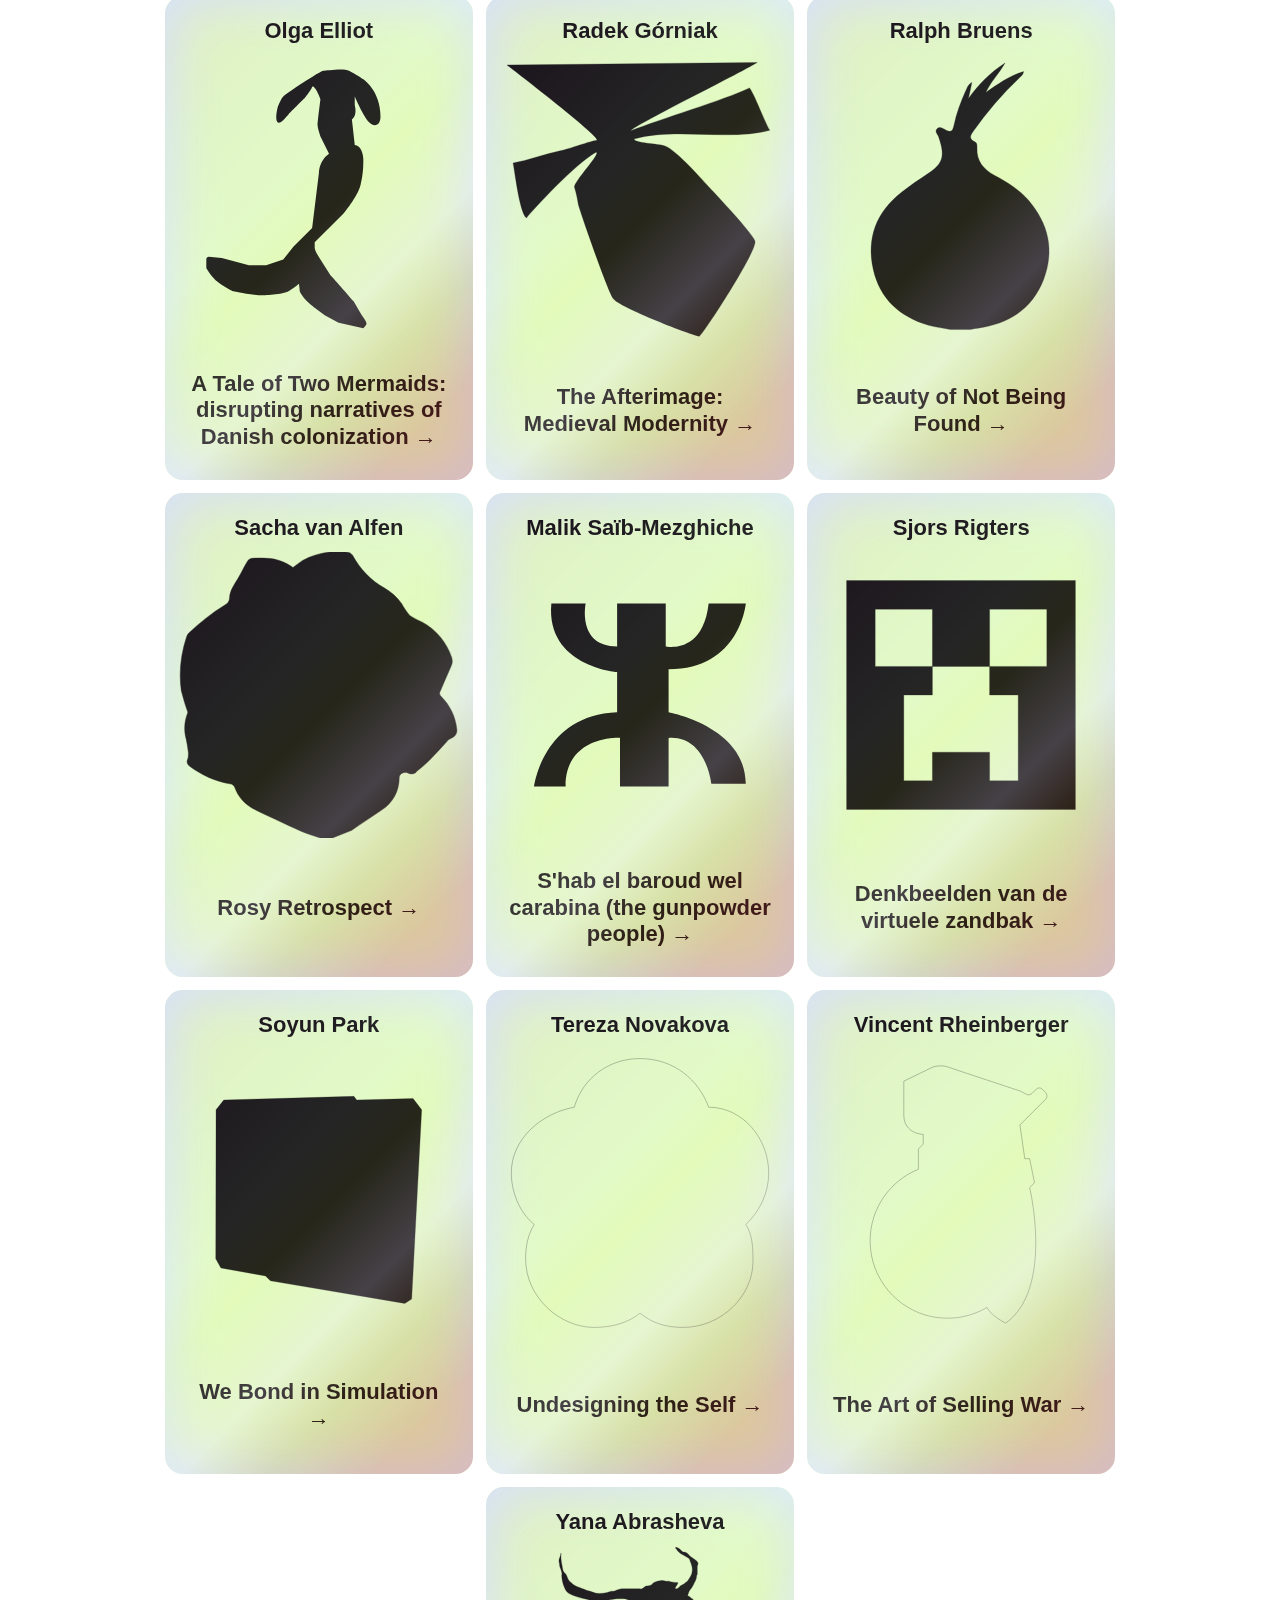
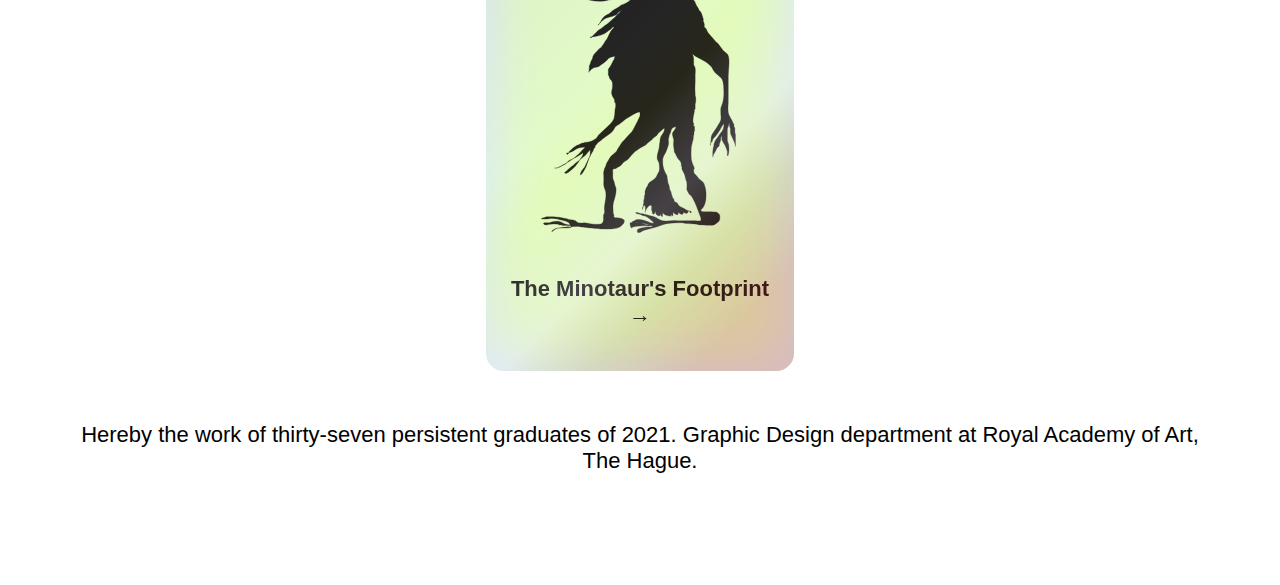
==== commit a7c4c3aa: "intro text change" ====
--- a/index.html
+++ b/index.html
@@ -15,7 +15,7 @@
   <link rel="stylesheet" href="css/style.css">
   <script type="text/javascript" src="js/theses-final.json" async defer></script>
   <script src="js/main.js" async defer></script>
-  <link rel="icon" href="images/bulbasaur.gif" type="image/gif" sizes="16x16">
+  <link rel="shortcut icon" type="image/x-icon" href="favicon.ico">
 
 </head>
 
@@ -39,8 +39,7 @@
   <div class="grid-container">
   </div>
   <footer>
-    <p>Hereby the work of thirty-seven persistent graduates of 2021. Graphic Design department, Royal Art
-      Academy – KABK.</p>
+    <p>Hereby the work of thirty-seven persistent graduates of 2021. Graphic Design department at Royal Academy of Art, The Hague.</p>
   </footer>
   <!--[if lt IE 7]>
       <p class="browsehappy">You are using an <strong>outdated</strong> browser. Please <a href="#">upgrade your browser</a> to improve your experience.</p>
@@ -48,4 +47,4 @@
 
 </body>
 
-</html>+</html>
--- a/css/style.css
+++ b/css/style.css
@@ -29,6 +29,7 @@
 }
 
 nav {
+  padding: 1rem 1rem 0 1rem;
   display: flex;
   flex-wrap: wrap;
   justify-content: space-between;
@@ -105,6 +106,11 @@
 
 .card.is-flipped {
   transform: rotateY(180deg);
+}
+
+.card.is-flipped .thesis-shape,
+.card.is-flipped .thesis-image {
+  display: none;
 }
 
 .is-flipped .card-shade {
@@ -263,7 +269,7 @@
   width: 100%;
   height: 100%;
   object-fit: contain;
-  pointer-events: all;
+  pointer-events: visible;
 }
 
 .thesis-shape:hover {
@@ -324,8 +330,9 @@
 }
 
 article {
-  width: 100%;
-  max-width: 50ch;
+  padding: 0 0 0 1rem;
+  width: 100%;
+  max-width: 60ch;
   line-height: 1.5;
 }
 
